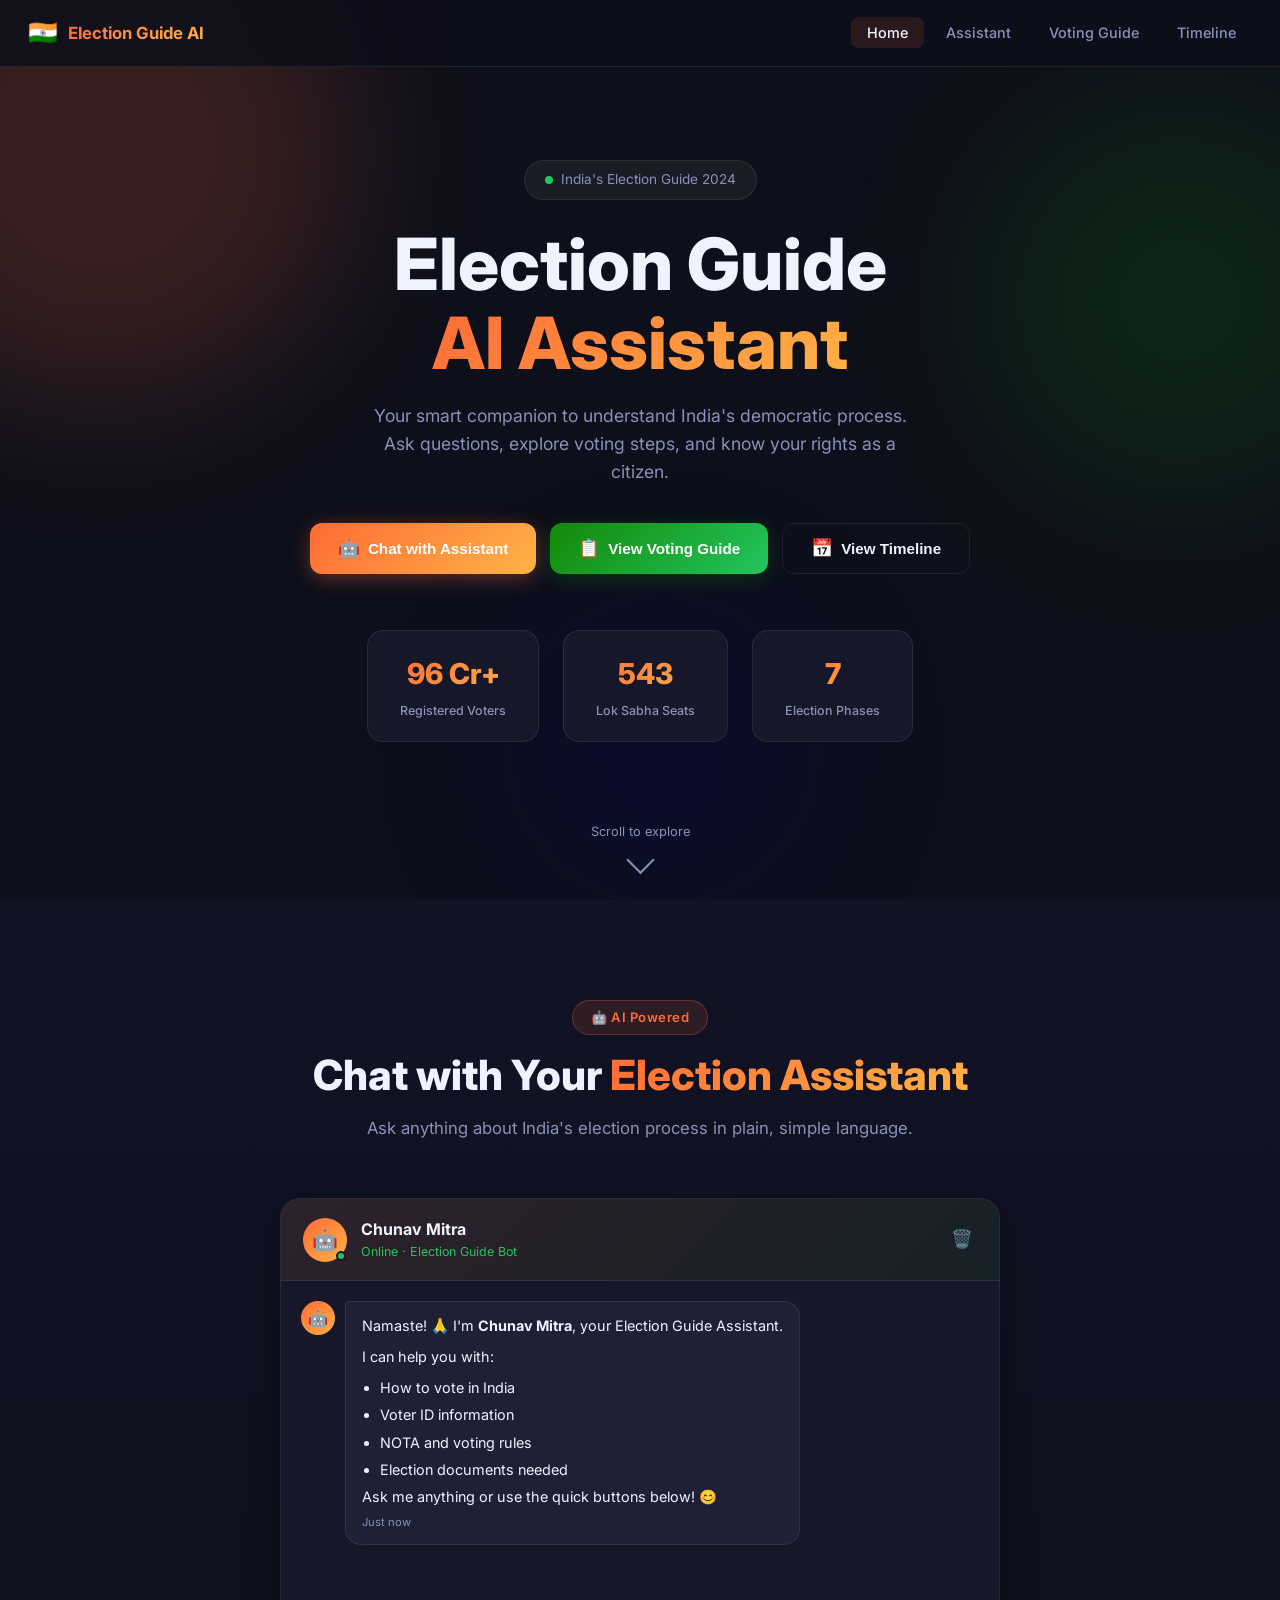
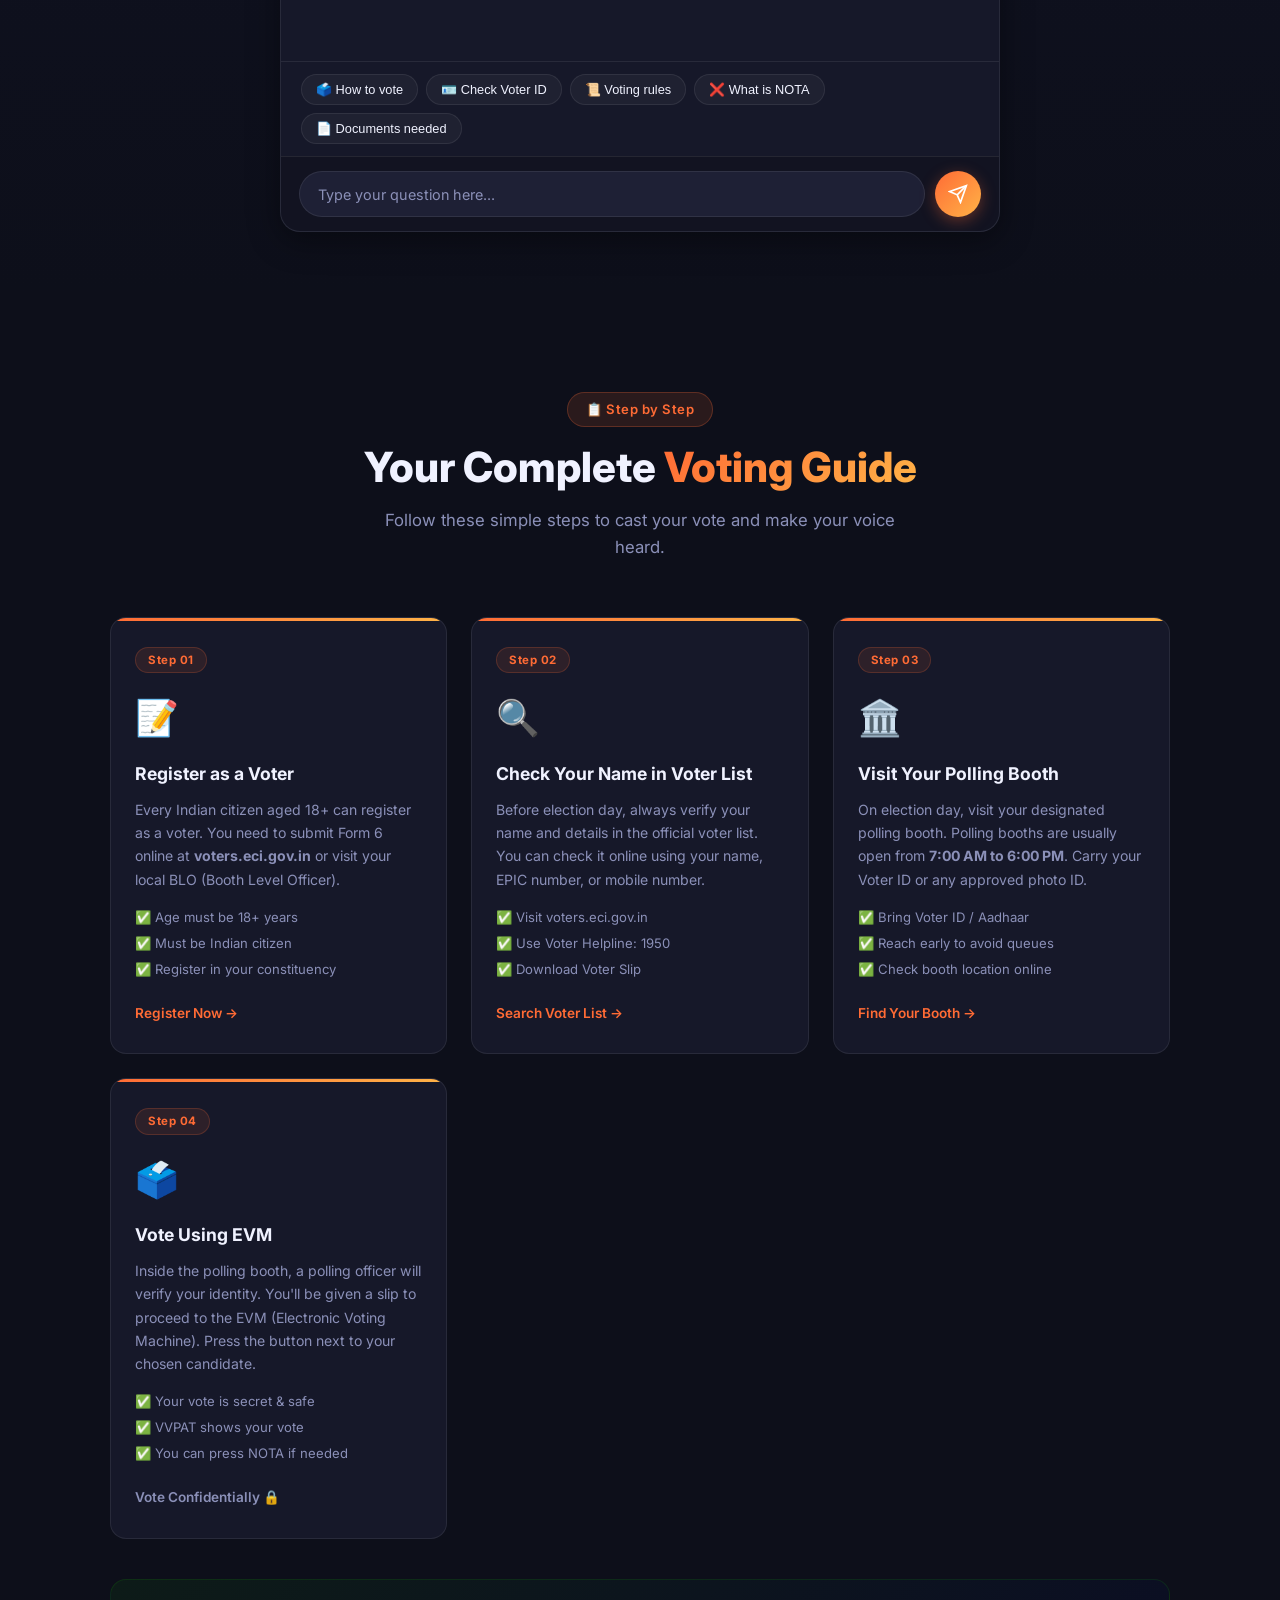
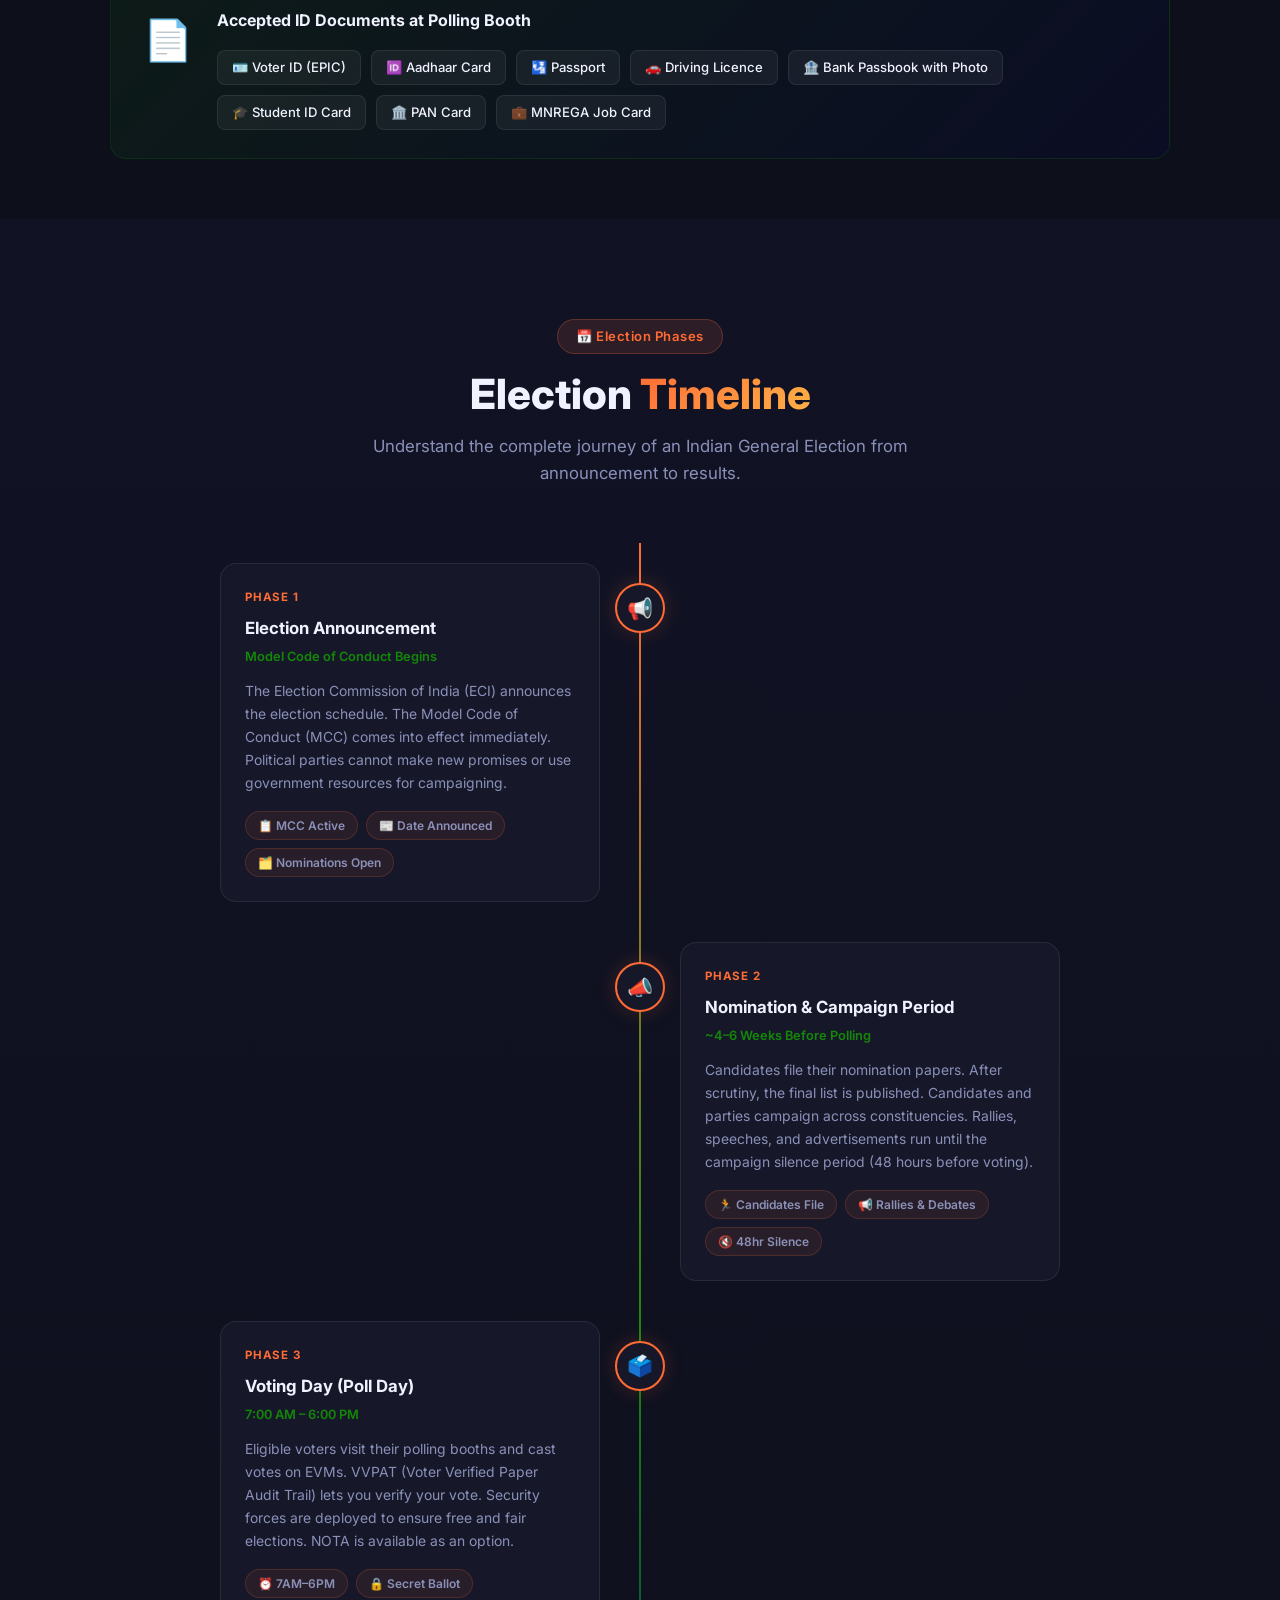
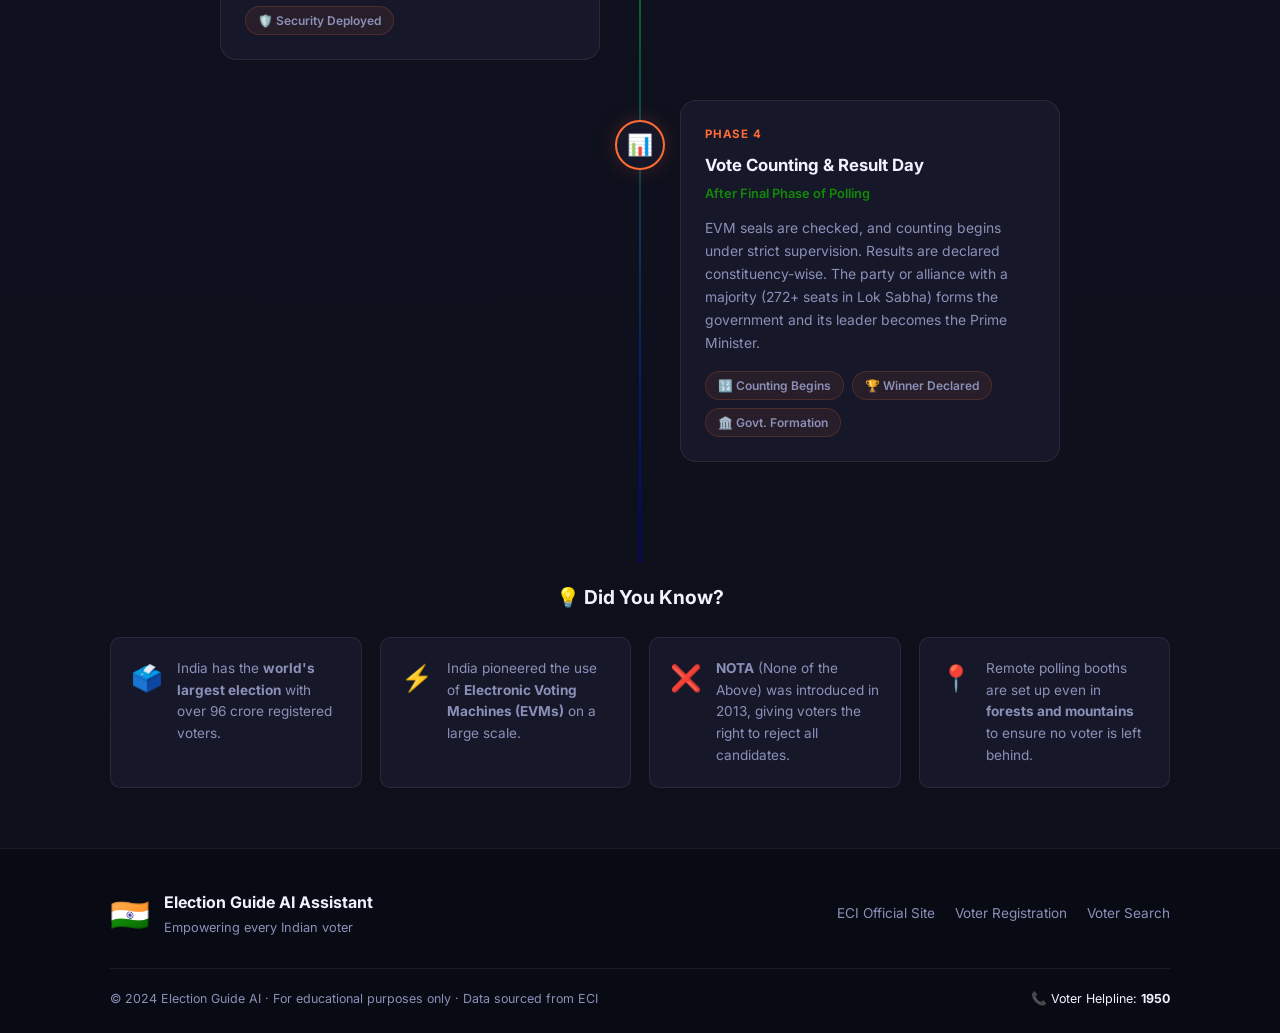
==== index.html @ 934a64d4 "Initial commit: Election Guide AI Assistant (India)" ====
<!DOCTYPE html>
<html lang="en">
<head>
  <meta charset="UTF-8" />
  <meta name="viewport" content="width=device-width, initial-scale=1.0" />
  <meta name="description" content="Election Guide AI Assistant – Learn about the Indian election process, voting steps, timelines, and more in a simple, beginner-friendly way." />
  <title>Election Guide AI Assistant (India)</title>
  <link rel="stylesheet" href="style.css" />
  <link href="https://fonts.googleapis.com/css2?family=Inter:wght@300;400;500;600;700;800&display=swap" rel="stylesheet" />
</head>
<body>

  <!-- ========== NAVBAR ========== -->
  <nav class="navbar" id="navbar">
    <div class="nav-brand">
      <span class="nav-flag">🇮🇳</span>
      <span class="nav-title">Election Guide AI</span>
    </div>
    <ul class="nav-links" id="navLinks">
      <li><a href="#home" class="nav-link active" onclick="scrollToSection('home')">Home</a></li>
      <li><a href="#assistant" class="nav-link" onclick="scrollToSection('assistant')">Assistant</a></li>
      <li><a href="#guide" class="nav-link" onclick="scrollToSection('guide')">Voting Guide</a></li>
      <li><a href="#timeline" class="nav-link" onclick="scrollToSection('timeline')">Timeline</a></li>
    </ul>
    <button class="hamburger" id="hamburger" onclick="toggleMenu()" aria-label="Toggle menu">
      <span></span><span></span><span></span>
    </button>
  </nav>

  <!-- ========== HOME SECTION ========== -->
  <section class="section" id="home">
    <div class="hero-bg">
      <div class="hero-blob blob-1"></div>
      <div class="hero-blob blob-2"></div>
      <div class="hero-blob blob-3"></div>
    </div>
    <div class="container hero-container">
      <div class="hero-badge">
        <span class="badge-dot"></span> India's Election Guide 2024
      </div>
      <h1 class="hero-title">
        Election Guide<br />
        <span class="gradient-text">AI Assistant</span>
      </h1>
      <p class="hero-subtitle">
        Your smart companion to understand India's democratic process.<br />
        Ask questions, explore voting steps, and know your rights as a citizen.
      </p>
      <div class="hero-buttons">
        <button class="btn btn-primary" onclick="scrollToSection('assistant')">
          <span class="btn-icon">🤖</span> Chat with Assistant
        </button>
        <button class="btn btn-secondary" onclick="scrollToSection('guide')">
          <span class="btn-icon">📋</span> View Voting Guide
        </button>
        <button class="btn btn-outline" onclick="scrollToSection('timeline')">
          <span class="btn-icon">📅</span> View Timeline
        </button>
      </div>
      <div class="hero-stats">
        <div class="stat-card">
          <div class="stat-number">96 Cr+</div>
          <div class="stat-label">Registered Voters</div>
        </div>
        <div class="stat-card">
          <div class="stat-number">543</div>
          <div class="stat-label">Lok Sabha Seats</div>
        </div>
        <div class="stat-card">
          <div class="stat-number">7</div>
          <div class="stat-label">Election Phases</div>
        </div>
      </div>
    </div>
    <div class="scroll-indicator" onclick="scrollToSection('assistant')">
      <span>Scroll to explore</span>
      <div class="scroll-arrow"></div>
    </div>
  </section>

  <!-- ========== AI ASSISTANT SECTION ========== -->
  <section class="section section-alt" id="assistant">
    <div class="container">
      <div class="section-header">
        <div class="section-badge">🤖 AI Powered</div>
        <h2 class="section-title">Chat with Your <span class="gradient-text">Election Assistant</span></h2>
        <p class="section-subtitle">Ask anything about India's election process in plain, simple language.</p>
      </div>

      <div class="chat-wrapper">
        <div class="chat-card">
          <!-- Chat Header -->
          <div class="chat-header">
            <div class="chat-avatar">
              <span>🤖</span>
              <div class="online-dot"></div>
            </div>
            <div class="chat-info">
              <div class="chat-name">Chunav Mitra</div>
              <div class="chat-status">Online · Election Guide Bot</div>
            </div>
            <button class="chat-clear-btn" onclick="clearChat()" title="Clear chat">🗑️</button>
          </div>

          <!-- Chat Messages -->
          <div class="chat-messages" id="chatMessages">
            <div class="message bot-message">
              <div class="message-avatar">🤖</div>
              <div class="message-bubble">
                <p>Namaste! 🙏 I'm <strong>Chunav Mitra</strong>, your Election Guide Assistant.</p>
                <p>I can help you with:</p>
                <ul>
                  <li>How to vote in India</li>
                  <li>Voter ID information</li>
                  <li>NOTA and voting rules</li>
                  <li>Election documents needed</li>
                </ul>
                <p>Ask me anything or use the quick buttons below! 😊</p>
                <div class="message-time">Just now</div>
              </div>
            </div>
          </div>

          <!-- Quick Buttons -->
          <div class="quick-buttons" id="quickButtons">
            <button class="quick-btn" onclick="sendQuickMessage('how to vote')">🗳️ How to vote</button>
            <button class="quick-btn" onclick="sendQuickMessage('check voter id')">🪪 Check Voter ID</button>
            <button class="quick-btn" onclick="sendQuickMessage('voting rules')">📜 Voting rules</button>
            <button class="quick-btn" onclick="sendQuickMessage('what is nota')">❌ What is NOTA</button>
            <button class="quick-btn" onclick="sendQuickMessage('documents required')">📄 Documents needed</button>
          </div>

          <!-- Chat Input -->
          <div class="chat-input-area">
            <input
              type="text"
              id="chatInput"
              class="chat-input"
              placeholder="Type your question here..."
              onkeypress="handleKeyPress(event)"
              autocomplete="off"
            />
            <button class="send-btn" id="sendBtn" onclick="sendMessage()">
              <svg width="20" height="20" viewBox="0 0 24 24" fill="none" stroke="currentColor" stroke-width="2">
                <line x1="22" y1="2" x2="11" y2="13"></line>
                <polygon points="22 2 15 22 11 13 2 9 22 2"></polygon>
              </svg>
            </button>
          </div>
        </div>
      </div>
    </div>
  </section>

  <!-- ========== VOTING GUIDE SECTION ========== -->
  <section class="section" id="guide">
    <div class="container">
      <div class="section-header">
        <div class="section-badge">📋 Step by Step</div>
        <h2 class="section-title">Your Complete <span class="gradient-text">Voting Guide</span></h2>
        <p class="section-subtitle">Follow these simple steps to cast your vote and make your voice heard.</p>
      </div>

      <div class="guide-grid">

        <div class="guide-card" data-step="1">
          <div class="guide-step-badge">Step 01</div>
          <div class="guide-icon">📝</div>
          <h3 class="guide-card-title">Register as a Voter</h3>
          <p class="guide-card-desc">Every Indian citizen aged 18+ can register as a voter. You need to submit Form 6 online at <strong>voters.eci.gov.in</strong> or visit your local BLO (Booth Level Officer).</p>
          <div class="guide-tips">
            <div class="tip-item">✅ Age must be 18+ years</div>
            <div class="tip-item">✅ Must be Indian citizen</div>
            <div class="tip-item">✅ Register in your constituency</div>
          </div>
          <a href="https://voters.eci.gov.in" target="_blank" rel="noopener" class="guide-link">Register Now →</a>
        </div>

        <div class="guide-card" data-step="2">
          <div class="guide-step-badge">Step 02</div>
          <div class="guide-icon">🔍</div>
          <h3 class="guide-card-title">Check Your Name in Voter List</h3>
          <p class="guide-card-desc">Before election day, always verify your name and details in the official voter list. You can check it online using your name, EPIC number, or mobile number.</p>
          <div class="guide-tips">
            <div class="tip-item">✅ Visit voters.eci.gov.in</div>
            <div class="tip-item">✅ Use Voter Helpline: 1950</div>
            <div class="tip-item">✅ Download Voter Slip</div>
          </div>
          <a href="https://electoralsearch.eci.gov.in" target="_blank" rel="noopener" class="guide-link">Search Voter List →</a>
        </div>

        <div class="guide-card" data-step="3">
          <div class="guide-step-badge">Step 03</div>
          <div class="guide-icon">🏛️</div>
          <h3 class="guide-card-title">Visit Your Polling Booth</h3>
          <p class="guide-card-desc">On election day, visit your designated polling booth. Polling booths are usually open from <strong>7:00 AM to 6:00 PM</strong>. Carry your Voter ID or any approved photo ID.</p>
          <div class="guide-tips">
            <div class="tip-item">✅ Bring Voter ID / Aadhaar</div>
            <div class="tip-item">✅ Reach early to avoid queues</div>
            <div class="tip-item">✅ Check booth location online</div>
          </div>
          <a href="https://voters.eci.gov.in" target="_blank" rel="noopener" class="guide-link">Find Your Booth →</a>
        </div>

        <div class="guide-card" data-step="4">
          <div class="guide-step-badge">Step 04</div>
          <div class="guide-icon">🗳️</div>
          <h3 class="guide-card-title">Vote Using EVM</h3>
          <p class="guide-card-desc">Inside the polling booth, a polling officer will verify your identity. You'll be given a slip to proceed to the EVM (Electronic Voting Machine). Press the button next to your chosen candidate.</p>
          <div class="guide-tips">
            <div class="tip-item">✅ Your vote is secret & safe</div>
            <div class="tip-item">✅ VVPAT shows your vote</div>
            <div class="tip-item">✅ You can press NOTA if needed</div>
          </div>
          <div class="guide-link guide-link-disabled">Vote Confidentially 🔒</div>
        </div>

      </div>

      <!-- Documents Banner -->
      <div class="docs-banner">
        <div class="docs-banner-icon">📄</div>
        <div class="docs-banner-content">
          <h3>Accepted ID Documents at Polling Booth</h3>
          <div class="docs-grid">
            <div class="doc-item">🪪 Voter ID (EPIC)</div>
            <div class="doc-item">🆔 Aadhaar Card</div>
            <div class="doc-item">🛂 Passport</div>
            <div class="doc-item">🚗 Driving Licence</div>
            <div class="doc-item">🏦 Bank Passbook with Photo</div>
            <div class="doc-item">🎓 Student ID Card</div>
            <div class="doc-item">🏛️ PAN Card</div>
            <div class="doc-item">💼 MNREGA Job Card</div>
          </div>
        </div>
      </div>

    </div>
  </section>

  <!-- ========== TIMELINE SECTION ========== -->
  <section class="section section-alt" id="timeline">
    <div class="container">
      <div class="section-header">
        <div class="section-badge">📅 Election Phases</div>
        <h2 class="section-title">Election <span class="gradient-text">Timeline</span></h2>
        <p class="section-subtitle">Understand the complete journey of an Indian General Election from announcement to results.</p>
      </div>

      <div class="timeline">

        <div class="timeline-item" data-phase="1">
          <div class="timeline-dot">
            <span>📢</span>
          </div>
          <div class="timeline-card">
            <div class="timeline-phase">Phase 1</div>
            <h3 class="timeline-title">Election Announcement</h3>
            <div class="timeline-date">Model Code of Conduct Begins</div>
            <p class="timeline-desc">The Election Commission of India (ECI) announces the election schedule. The Model Code of Conduct (MCC) comes into effect immediately. Political parties cannot make new promises or use government resources for campaigning.</p>
            <div class="timeline-highlights">
              <span class="highlight-tag">📋 MCC Active</span>
              <span class="highlight-tag">📰 Date Announced</span>
              <span class="highlight-tag">🗂️ Nominations Open</span>
            </div>
          </div>
        </div>

        <div class="timeline-item right" data-phase="2">
          <div class="timeline-dot">
            <span>📣</span>
          </div>
          <div class="timeline-card">
            <div class="timeline-phase">Phase 2</div>
            <h3 class="timeline-title">Nomination & Campaign Period</h3>
            <div class="timeline-date">~4–6 Weeks Before Polling</div>
            <p class="timeline-desc">Candidates file their nomination papers. After scrutiny, the final list is published. Candidates and parties campaign across constituencies. Rallies, speeches, and advertisements run until the campaign silence period (48 hours before voting).</p>
            <div class="timeline-highlights">
              <span class="highlight-tag">🏃 Candidates File</span>
              <span class="highlight-tag">📢 Rallies & Debates</span>
              <span class="highlight-tag">🔇 48hr Silence</span>
            </div>
          </div>
        </div>

        <div class="timeline-item" data-phase="3">
          <div class="timeline-dot">
            <span>🗳️</span>
          </div>
          <div class="timeline-card">
            <div class="timeline-phase">Phase 3</div>
            <h3 class="timeline-title">Voting Day (Poll Day)</h3>
            <div class="timeline-date">7:00 AM – 6:00 PM</div>
            <p class="timeline-desc">Eligible voters visit their polling booths and cast votes on EVMs. VVPAT (Voter Verified Paper Audit Trail) lets you verify your vote. Security forces are deployed to ensure free and fair elections. NOTA is available as an option.</p>
            <div class="timeline-highlights">
              <span class="highlight-tag">⏰ 7AM–6PM</span>
              <span class="highlight-tag">🔒 Secret Ballot</span>
              <span class="highlight-tag">🛡️ Security Deployed</span>
            </div>
          </div>
        </div>

        <div class="timeline-item right" data-phase="4">
          <div class="timeline-dot">
            <span>📊</span>
          </div>
          <div class="timeline-card">
            <div class="timeline-phase">Phase 4</div>
            <h3 class="timeline-title">Vote Counting & Result Day</h3>
            <div class="timeline-date">After Final Phase of Polling</div>
            <p class="timeline-desc">EVM seals are checked, and counting begins under strict supervision. Results are declared constituency-wise. The party or alliance with a majority (272+ seats in Lok Sabha) forms the government and its leader becomes the Prime Minister.</p>
            <div class="timeline-highlights">
              <span class="highlight-tag">🔢 Counting Begins</span>
              <span class="highlight-tag">🏆 Winner Declared</span>
              <span class="highlight-tag">🏛️ Govt. Formation</span>
            </div>
          </div>
        </div>

      </div>

      <!-- Fun Facts -->
      <div class="facts-section">
        <h3 class="facts-title">💡 Did You Know?</h3>
        <div class="facts-grid">
          <div class="fact-card">
            <div class="fact-icon">🗳️</div>
            <p>India has the <strong>world's largest election</strong> with over 96 crore registered voters.</p>
          </div>
          <div class="fact-card">
            <div class="fact-icon">⚡</div>
            <p>India pioneered the use of <strong>Electronic Voting Machines (EVMs)</strong> on a large scale.</p>
          </div>
          <div class="fact-card">
            <div class="fact-icon">❌</div>
            <p><strong>NOTA</strong> (None of the Above) was introduced in 2013, giving voters the right to reject all candidates.</p>
          </div>
          <div class="fact-card">
            <div class="fact-icon">📍</div>
            <p>Remote polling booths are set up even in <strong>forests and mountains</strong> to ensure no voter is left behind.</p>
          </div>
        </div>
      </div>

    </div>
  </section>

  <!-- ========== FOOTER ========== -->
  <footer class="footer">
    <div class="container">
      <div class="footer-content">
        <div class="footer-brand">
          <span class="footer-flag">🇮🇳</span>
          <div>
            <div class="footer-name">Election Guide AI Assistant</div>
            <div class="footer-tagline">Empowering every Indian voter</div>
          </div>
        </div>
        <div class="footer-links">
          <a href="https://eci.gov.in" target="_blank" rel="noopener">ECI Official Site</a>
          <a href="https://voters.eci.gov.in" target="_blank" rel="noopener">Voter Registration</a>
          <a href="https://electoralsearch.eci.gov.in" target="_blank" rel="noopener">Voter Search</a>
        </div>
      </div>
      <div class="footer-bottom">
        <p>© 2024 Election Guide AI · For educational purposes only · Data sourced from ECI</p>
        <p class="footer-helpline">📞 Voter Helpline: <strong>1950</strong></p>
      </div>
    </div>
  </footer>

  <!-- Back to Top -->
  <button class="back-to-top" id="backToTop" onclick="scrollToSection('home')" title="Back to top">↑</button>

  <script src="script.js"></script>
</body>
</html>
---- style.css ----
/* ========== RESET & BASE ========== */
*, *::before, *::after { box-sizing: border-box; margin: 0; padding: 0; }

:root {
  --primary: #FF6B35;
  --primary-dark: #e85a24;
  --secondary: #138808;
  --accent: #000080;
  --bg: #0d0f1a;
  --bg-card: #161829;
  --bg-card2: #1e2035;
  --border: rgba(255,255,255,0.08);
  --text: #f0f2ff;
  --text-muted: #8b90b8;
  --gradient: linear-gradient(135deg, #FF6B35, #FFB347);
  --gradient-green: linear-gradient(135deg, #138808, #22c55e);
  --gradient-blue: linear-gradient(135deg, #000080, #4f46e5);
  --shadow: 0 8px 32px rgba(0,0,0,0.4);
  --radius: 16px;
  --radius-sm: 10px;
  --transition: all 0.3s cubic-bezier(0.4,0,0.2,1);
}

html { scroll-behavior: smooth; }

body {
  font-family: 'Inter', -apple-system, BlinkMacSystemFont, sans-serif;
  background: var(--bg);
  color: var(--text);
  line-height: 1.6;
  overflow-x: hidden;
}

.container { max-width: 1100px; margin: 0 auto; padding: 0 20px; }

/* ========== SCROLLBAR ========== */
::-webkit-scrollbar { width: 6px; }
::-webkit-scrollbar-track { background: var(--bg); }
::-webkit-scrollbar-thumb { background: var(--primary); border-radius: 3px; }

/* ========== NAVBAR ========== */
.navbar {
  position: fixed; top: 0; left: 0; right: 0; z-index: 1000;
  display: flex; align-items: center; justify-content: space-between;
  padding: 14px 28px;
  background: rgba(13,15,26,0.85);
  backdrop-filter: blur(20px);
  border-bottom: 1px solid var(--border);
  transition: var(--transition);
}
.navbar.scrolled { padding: 10px 28px; background: rgba(13,15,26,0.97); }

.nav-brand { display: flex; align-items: center; gap: 10px; text-decoration: none; }
.nav-flag { font-size: 1.5rem; }
.nav-title { font-weight: 700; font-size: 1.05rem; background: var(--gradient); -webkit-background-clip: text; -webkit-text-fill-color: transparent; background-clip: text; }

.nav-links { display: flex; gap: 6px; list-style: none; }
.nav-link {
  color: var(--text-muted); text-decoration: none; padding: 7px 16px;
  border-radius: 8px; font-size: 0.9rem; font-weight: 500;
  transition: var(--transition);
}
.nav-link:hover, .nav-link.active { color: var(--text); background: rgba(255,107,53,0.12); }

.hamburger { display: none; flex-direction: column; gap: 5px; background: none; border: none; cursor: pointer; padding: 4px; }
.hamburger span { display: block; width: 24px; height: 2px; background: var(--text); border-radius: 2px; transition: var(--transition); }

/* ========== SECTIONS ========== */
.section { min-height: 100vh; padding: 100px 0 60px; position: relative; overflow: hidden; }
.section-alt { background: linear-gradient(180deg, #111325 0%, #0d0f1a 100%); }

.section-header { text-align: center; margin-bottom: 56px; }
.section-badge {
  display: inline-block; padding: 6px 18px; border-radius: 50px;
  background: rgba(255,107,53,0.12); border: 1px solid rgba(255,107,53,0.25);
  color: var(--primary); font-size: 0.82rem; font-weight: 600;
  letter-spacing: 0.5px; margin-bottom: 16px;
}
.section-title { font-size: clamp(1.8rem, 4vw, 2.6rem); font-weight: 800; margin-bottom: 14px; line-height: 1.2; }
.section-subtitle { color: var(--text-muted); font-size: 1.05rem; max-width: 560px; margin: 0 auto; }

.gradient-text { background: var(--gradient); -webkit-background-clip: text; -webkit-text-fill-color: transparent; background-clip: text; }

/* ========== HERO ========== */
.hero-bg { position: absolute; inset: 0; overflow: hidden; pointer-events: none; }
.hero-blob {
  position: absolute; border-radius: 50%; filter: blur(80px); opacity: 0.18;
  animation: float 8s ease-in-out infinite;
}
.blob-1 { width: 500px; height: 500px; background: #FF6B35; top: -100px; left: -150px; animation-delay: 0s; }
.blob-2 { width: 400px; height: 400px; background: #138808; top: 100px; right: -100px; animation-delay: 3s; }
.blob-3 { width: 300px; height: 300px; background: #000080; bottom: 0; left: 40%; animation-delay: 5s; }

@keyframes float {
  0%, 100% { transform: translateY(0) scale(1); }
  50% { transform: translateY(-30px) scale(1.05); }
}

.hero-container { position: relative; z-index: 1; text-align: center; padding-top: 60px; }

.hero-badge {
  display: inline-flex; align-items: center; gap: 8px; padding: 8px 20px;
  border-radius: 50px; background: rgba(255,255,255,0.05);
  border: 1px solid var(--border); font-size: 0.85rem; color: var(--text-muted);
  margin-bottom: 24px;
}
.badge-dot { width: 8px; height: 8px; background: #22c55e; border-radius: 50%; animation: pulse 2s infinite; }
@keyframes pulse { 0%,100%{opacity:1;transform:scale(1)} 50%{opacity:0.6;transform:scale(1.3)} }

.hero-title {
  font-size: clamp(2.5rem, 7vw, 4.5rem);
  font-weight: 800; line-height: 1.1;
  margin-bottom: 20px;
}
.hero-subtitle { font-size: 1.1rem; color: var(--text-muted); max-width: 540px; margin: 0 auto 36px; }

.hero-buttons { display: flex; gap: 14px; justify-content: center; flex-wrap: wrap; margin-bottom: 56px; }

.btn {
  display: inline-flex; align-items: center; gap: 8px;
  padding: 14px 28px; border-radius: 12px;
  font-size: 0.95rem; font-weight: 600; cursor: pointer;
  border: none; transition: var(--transition); text-decoration: none;
}
.btn-icon { font-size: 1.1rem; }
.btn-primary { background: var(--gradient); color: #fff; box-shadow: 0 4px 20px rgba(255,107,53,0.35); }
.btn-primary:hover { transform: translateY(-2px); box-shadow: 0 8px 28px rgba(255,107,53,0.5); }
.btn-secondary { background: var(--gradient-green); color: #fff; box-shadow: 0 4px 20px rgba(19,136,8,0.3); }
.btn-secondary:hover { transform: translateY(-2px); box-shadow: 0 8px 28px rgba(19,136,8,0.45); }
.btn-outline {
  background: transparent; color: var(--text);
  border: 1.5px solid var(--border);
}
.btn-outline:hover { background: rgba(255,255,255,0.06); transform: translateY(-2px); }

.hero-stats { display: flex; gap: 24px; justify-content: center; flex-wrap: wrap; }
.stat-card {
  padding: 20px 32px; background: var(--bg-card);
  border: 1px solid var(--border); border-radius: var(--radius);
  text-align: center; min-width: 130px;
  transition: var(--transition);
}
.stat-card:hover { transform: translateY(-4px); border-color: rgba(255,107,53,0.3); }
.stat-number { font-size: 1.8rem; font-weight: 800; background: var(--gradient); -webkit-background-clip: text; -webkit-text-fill-color: transparent; background-clip: text; }
.stat-label { font-size: 0.78rem; color: var(--text-muted); margin-top: 4px; font-weight: 500; }

.scroll-indicator {
  position: absolute; bottom: 30px; left: 50%; transform: translateX(-50%);
  display: flex; flex-direction: column; align-items: center;
  gap: 8px; color: var(--text-muted); font-size: 0.8rem;
  cursor: pointer; animation: bounce 2s infinite;
}
.scroll-arrow {
  width: 20px; height: 20px; border-right: 2px solid var(--text-muted);
  border-bottom: 2px solid var(--text-muted); transform: rotate(45deg);
}
@keyframes bounce { 0%,100%{transform:translateX(-50%) translateY(0)} 50%{transform:translateX(-50%) translateY(8px)} }

/* ========== CHAT ========== */
.chat-wrapper { display: flex; justify-content: center; }
.chat-card {
  width: 100%; max-width: 720px;
  background: var(--bg-card); border: 1px solid var(--border);
  border-radius: 20px; overflow: hidden; box-shadow: var(--shadow);
}

.chat-header {
  display: flex; align-items: center; gap: 14px;
  padding: 18px 22px;
  background: linear-gradient(135deg, rgba(255,107,53,0.1), rgba(19,136,8,0.08));
  border-bottom: 1px solid var(--border);
}
.chat-avatar {
  position: relative; width: 44px; height: 44px;
  background: var(--gradient); border-radius: 50%;
  display: flex; align-items: center; justify-content: center; font-size: 1.3rem;
}
.online-dot {
  position: absolute; bottom: 1px; right: 1px;
  width: 10px; height: 10px; background: #22c55e;
  border-radius: 50%; border: 2px solid var(--bg-card);
}
.chat-info { flex: 1; }
.chat-name { font-weight: 700; font-size: 1rem; }
.chat-status { font-size: 0.78rem; color: #22c55e; }
.chat-clear-btn { background: none; border: none; font-size: 1.1rem; cursor: pointer; padding: 4px; opacity: 0.6; transition: var(--transition); }
.chat-clear-btn:hover { opacity: 1; transform: scale(1.1); }

.chat-messages {
  height: 380px; overflow-y: auto; padding: 20px;
  display: flex; flex-direction: column; gap: 16px;
}

.message { display: flex; gap: 10px; animation: fadeInUp 0.3s ease; }
@keyframes fadeInUp { from{opacity:0;transform:translateY(10px)} to{opacity:1;transform:translateY(0)} }

.message-avatar {
  width: 34px; height: 34px; border-radius: 50%; flex-shrink: 0;
  display: flex; align-items: center; justify-content: center;
  font-size: 1rem;
}
.bot-message .message-avatar { background: var(--gradient); }
.user-message { flex-direction: row-reverse; }
.user-message .message-avatar { background: var(--gradient-blue); }

.message-bubble {
  max-width: 78%; padding: 12px 16px; border-radius: 16px;
  font-size: 0.9rem; line-height: 1.6;
}
.bot-message .message-bubble {
  background: var(--bg-card2); border: 1px solid var(--border);
  border-top-left-radius: 4px;
}
.user-message .message-bubble {
  background: linear-gradient(135deg, rgba(255,107,53,0.2), rgba(19,136,8,0.15));
  border: 1px solid rgba(255,107,53,0.2); border-top-right-radius: 4px;
}
.message-bubble ul { padding-left: 18px; margin-top: 8px; }
.message-bubble li { margin-bottom: 4px; }
.message-bubble p + p { margin-top: 8px; }
.message-time { font-size: 0.7rem; color: var(--text-muted); margin-top: 6px; }

.typing-indicator { display: flex; gap: 5px; align-items: center; padding: 4px 0; }
.typing-dot { width: 7px; height: 7px; background: var(--text-muted); border-radius: 50%; animation: typing 1.2s infinite; }
.typing-dot:nth-child(2) { animation-delay: 0.2s; }
.typing-dot:nth-child(3) { animation-delay: 0.4s; }
@keyframes typing { 0%,60%,100%{transform:translateY(0);opacity:0.5} 30%{transform:translateY(-6px);opacity:1} }

.quick-buttons {
  display: flex; flex-wrap: wrap; gap: 8px;
  padding: 12px 20px; border-top: 1px solid var(--border);
}
.quick-btn {
  padding: 7px 14px; border-radius: 50px; font-size: 0.8rem; font-weight: 500;
  background: rgba(255,255,255,0.04); border: 1px solid var(--border);
  color: var(--text); cursor: pointer; transition: var(--transition);
}
.quick-btn:hover { background: rgba(255,107,53,0.12); border-color: rgba(255,107,53,0.3); color: var(--primary); transform: translateY(-1px); }

.chat-input-area {
  display: flex; gap: 10px; padding: 14px 18px;
  border-top: 1px solid var(--border);
  background: rgba(0,0,0,0.2);
}
.chat-input {
  flex: 1; padding: 12px 18px; border-radius: 50px;
  background: var(--bg-card2); border: 1px solid var(--border);
  color: var(--text); font-size: 0.9rem; font-family: inherit;
  outline: none; transition: var(--transition);
}
.chat-input::placeholder { color: var(--text-muted); }
.chat-input:focus { border-color: rgba(255,107,53,0.4); box-shadow: 0 0 0 3px rgba(255,107,53,0.08); }

.send-btn {
  width: 46px; height: 46px; border-radius: 50%;
  background: var(--gradient); border: none; cursor: pointer;
  color: #fff; display: flex; align-items: center; justify-content: center;
  flex-shrink: 0; transition: var(--transition);
  box-shadow: 0 4px 15px rgba(255,107,53,0.35);
}
.send-btn:hover { transform: scale(1.08); box-shadow: 0 6px 22px rgba(255,107,53,0.5); }
.send-btn:disabled { opacity: 0.5; cursor: not-allowed; transform: none; }

/* ========== VOTING GUIDE ========== */
.guide-grid {
  display: grid; grid-template-columns: repeat(auto-fit, minmax(260px, 1fr));
  gap: 24px; margin-bottom: 40px;
}
.guide-card {
  background: var(--bg-card); border: 1px solid var(--border);
  border-radius: var(--radius); padding: 28px 24px;
  position: relative; transition: var(--transition);
  overflow: hidden;
}
.guide-card::before {
  content: ''; position: absolute; top: 0; left: 0; right: 0; height: 3px;
  background: var(--gradient);
}
.guide-card:hover { transform: translateY(-6px); border-color: rgba(255,107,53,0.25); box-shadow: 0 20px 40px rgba(0,0,0,0.3); }

.guide-step-badge {
  display: inline-block; padding: 3px 12px; border-radius: 50px;
  background: rgba(255,107,53,0.1); border: 1px solid rgba(255,107,53,0.2);
  color: var(--primary); font-size: 0.72rem; font-weight: 700;
  letter-spacing: 0.5px; margin-bottom: 16px;
}
.guide-icon { font-size: 2.2rem; margin-bottom: 14px; }
.guide-card-title { font-size: 1.1rem; font-weight: 700; margin-bottom: 10px; }
.guide-card-desc { font-size: 0.88rem; color: var(--text-muted); line-height: 1.65; margin-bottom: 16px; }

.guide-tips { display: flex; flex-direction: column; gap: 5px; margin-bottom: 20px; }
.tip-item { font-size: 0.82rem; color: var(--text-muted); }

.guide-link {
  display: inline-block; color: var(--primary); font-size: 0.85rem;
  font-weight: 600; text-decoration: none;
  transition: var(--transition);
}
.guide-link:hover { color: #ffb347; letter-spacing: 0.3px; }
.guide-link-disabled { color: var(--text-muted); cursor: default; }

.docs-banner {
  display: flex; gap: 24px; align-items: flex-start;
  background: linear-gradient(135deg, rgba(19,136,8,0.1), rgba(0,0,128,0.1));
  border: 1px solid rgba(19,136,8,0.2); border-radius: var(--radius);
  padding: 28px 32px;
}
.docs-banner-icon { font-size: 2.5rem; flex-shrink: 0; }
.docs-banner-content h3 { font-size: 1rem; font-weight: 700; margin-bottom: 16px; }
.docs-grid { display: flex; flex-wrap: wrap; gap: 10px; }
.doc-item {
  padding: 6px 14px; border-radius: 8px; font-size: 0.82rem; font-weight: 500;
  background: rgba(255,255,255,0.05); border: 1px solid var(--border);
  transition: var(--transition);
}
.doc-item:hover { background: rgba(19,136,8,0.12); border-color: rgba(19,136,8,0.3); }

/* ========== TIMELINE ========== */
.timeline { position: relative; padding: 20px 0 60px; }
.timeline::before {
  content: ''; position: absolute; left: 50%; top: 0; bottom: 0;
  width: 2px; background: linear-gradient(180deg, var(--primary), var(--secondary), var(--accent));
  transform: translateX(-50%);
}

.timeline-item {
  display: flex; justify-content: flex-end;
  padding-right: calc(50% + 40px); margin-bottom: 40px;
  position: relative;
  animation: fadeInLeft 0.5s ease both;
}
.timeline-item.right {
  justify-content: flex-start;
  padding-right: 0; padding-left: calc(50% + 40px);
  animation-name: fadeInRight;
}
@keyframes fadeInLeft { from{opacity:0;transform:translateX(-30px)} to{opacity:1;transform:translateX(0)} }
@keyframes fadeInRight { from{opacity:0;transform:translateX(30px)} to{opacity:1;transform:translateX(0)} }

.timeline-dot {
  position: absolute; left: 50%; top: 20px;
  width: 50px; height: 50px; border-radius: 50%;
  background: var(--bg-card); border: 2px solid var(--primary);
  display: flex; align-items: center; justify-content: center;
  font-size: 1.3rem; transform: translateX(-50%);
  z-index: 2; box-shadow: 0 0 20px rgba(255,107,53,0.2);
  transition: var(--transition);
}
.timeline-item:hover .timeline-dot { transform: translateX(-50%) scale(1.15); box-shadow: 0 0 30px rgba(255,107,53,0.4); }

.timeline-card {
  background: var(--bg-card); border: 1px solid var(--border);
  border-radius: var(--radius); padding: 24px;
  max-width: 380px; width: 100%;
  transition: var(--transition);
}
.timeline-card:hover { border-color: rgba(255,107,53,0.25); transform: translateY(-4px); }

.timeline-phase {
  font-size: 0.72rem; font-weight: 700; color: var(--primary);
  letter-spacing: 0.8px; text-transform: uppercase; margin-bottom: 8px;
}
.timeline-title { font-size: 1.05rem; font-weight: 700; margin-bottom: 6px; }
.timeline-date { font-size: 0.8rem; color: var(--secondary); font-weight: 600; margin-bottom: 12px; }
.timeline-desc { font-size: 0.87rem; color: var(--text-muted); line-height: 1.65; margin-bottom: 16px; }

.timeline-highlights { display: flex; flex-wrap: wrap; gap: 8px; }
.highlight-tag {
  padding: 4px 12px; border-radius: 50px; font-size: 0.75rem; font-weight: 600;
  background: rgba(255,107,53,0.08); border: 1px solid rgba(255,107,53,0.18);
  color: var(--text-muted);
}

/* ========== FACTS SECTION ========== */
.facts-section { margin-top: 20px; }
.facts-title { text-align: center; font-size: 1.2rem; font-weight: 700; margin-bottom: 24px; }
.facts-grid { display: grid; grid-template-columns: repeat(auto-fit, minmax(220px, 1fr)); gap: 18px; }
.fact-card {
  background: var(--bg-card); border: 1px solid var(--border);
  border-radius: var(--radius-sm); padding: 20px;
  display: flex; gap: 14px; align-items: flex-start;
  transition: var(--transition);
}
.fact-card:hover { transform: translateY(-3px); border-color: rgba(255,107,53,0.2); }
.fact-icon { font-size: 1.6rem; flex-shrink: 0; }
.fact-card p { font-size: 0.85rem; color: var(--text-muted); line-height: 1.6; }

/* ========== FOOTER ========== */
.footer {
  background: #080a14; border-top: 1px solid var(--border);
  padding: 40px 0 24px;
}
.footer-content { display: flex; justify-content: space-between; align-items: center; flex-wrap: wrap; gap: 20px; margin-bottom: 28px; }
.footer-brand { display: flex; align-items: center; gap: 14px; }
.footer-flag { font-size: 2rem; }
.footer-name { font-weight: 700; font-size: 1rem; }
.footer-tagline { font-size: 0.8rem; color: var(--text-muted); margin-top: 2px; }
.footer-links { display: flex; gap: 20px; flex-wrap: wrap; }
.footer-links a { color: var(--text-muted); font-size: 0.85rem; text-decoration: none; transition: var(--transition); }
.footer-links a:hover { color: var(--primary); }
.footer-bottom { border-top: 1px solid var(--border); padding-top: 20px; display: flex; justify-content: space-between; align-items: center; flex-wrap: wrap; gap: 10px; }
.footer-bottom p { font-size: 0.78rem; color: var(--text-muted); }
.footer-helpline { color: var(--text) !important; }

/* ========== BACK TO TOP ========== */
.back-to-top {
  position: fixed; bottom: 28px; right: 28px; z-index: 900;
  width: 44px; height: 44px; border-radius: 50%;
  background: var(--gradient); border: none; color: #fff;
  font-size: 1.1rem; cursor: pointer;
  box-shadow: 0 4px 16px rgba(255,107,53,0.4);
  opacity: 0; pointer-events: none;
  transition: var(--transition);
}
.back-to-top.visible { opacity: 1; pointer-events: auto; }
.back-to-top:hover { transform: translateY(-3px); }

/* ========== RESPONSIVE ========== */
@media (max-width: 768px) {
  .nav-links { display: none; flex-direction: column; position: absolute; top: 100%; left: 0; right: 0; background: rgba(13,15,26,0.98); padding: 20px; gap: 4px; border-bottom: 1px solid var(--border); }
  .nav-links.open { display: flex; }
  .hamburger { display: flex; }

  .hero-title { font-size: 2.4rem; }
  .hero-buttons { flex-direction: column; align-items: center; }
  .btn { width: 100%; max-width: 280px; justify-content: center; }

  .timeline::before { left: 20px; }
  .timeline-item { padding-right: 0; padding-left: 70px; justify-content: flex-start; }
  .timeline-item.right { padding-left: 70px; }
  .timeline-dot { left: 20px; }
  .timeline-card { max-width: 100%; }

  .docs-banner { flex-direction: column; }
  .footer-content { flex-direction: column; align-items: flex-start; }
  .footer-bottom { flex-direction: column; align-items: flex-start; }
}

@media (max-width: 480px) {
  .hero-stats { flex-direction: column; align-items: center; }
  .stat-card { width: 100%; max-width: 200px; }
  .chat-messages { height: 300px; }
  .section { padding: 80px 0 50px; }
}
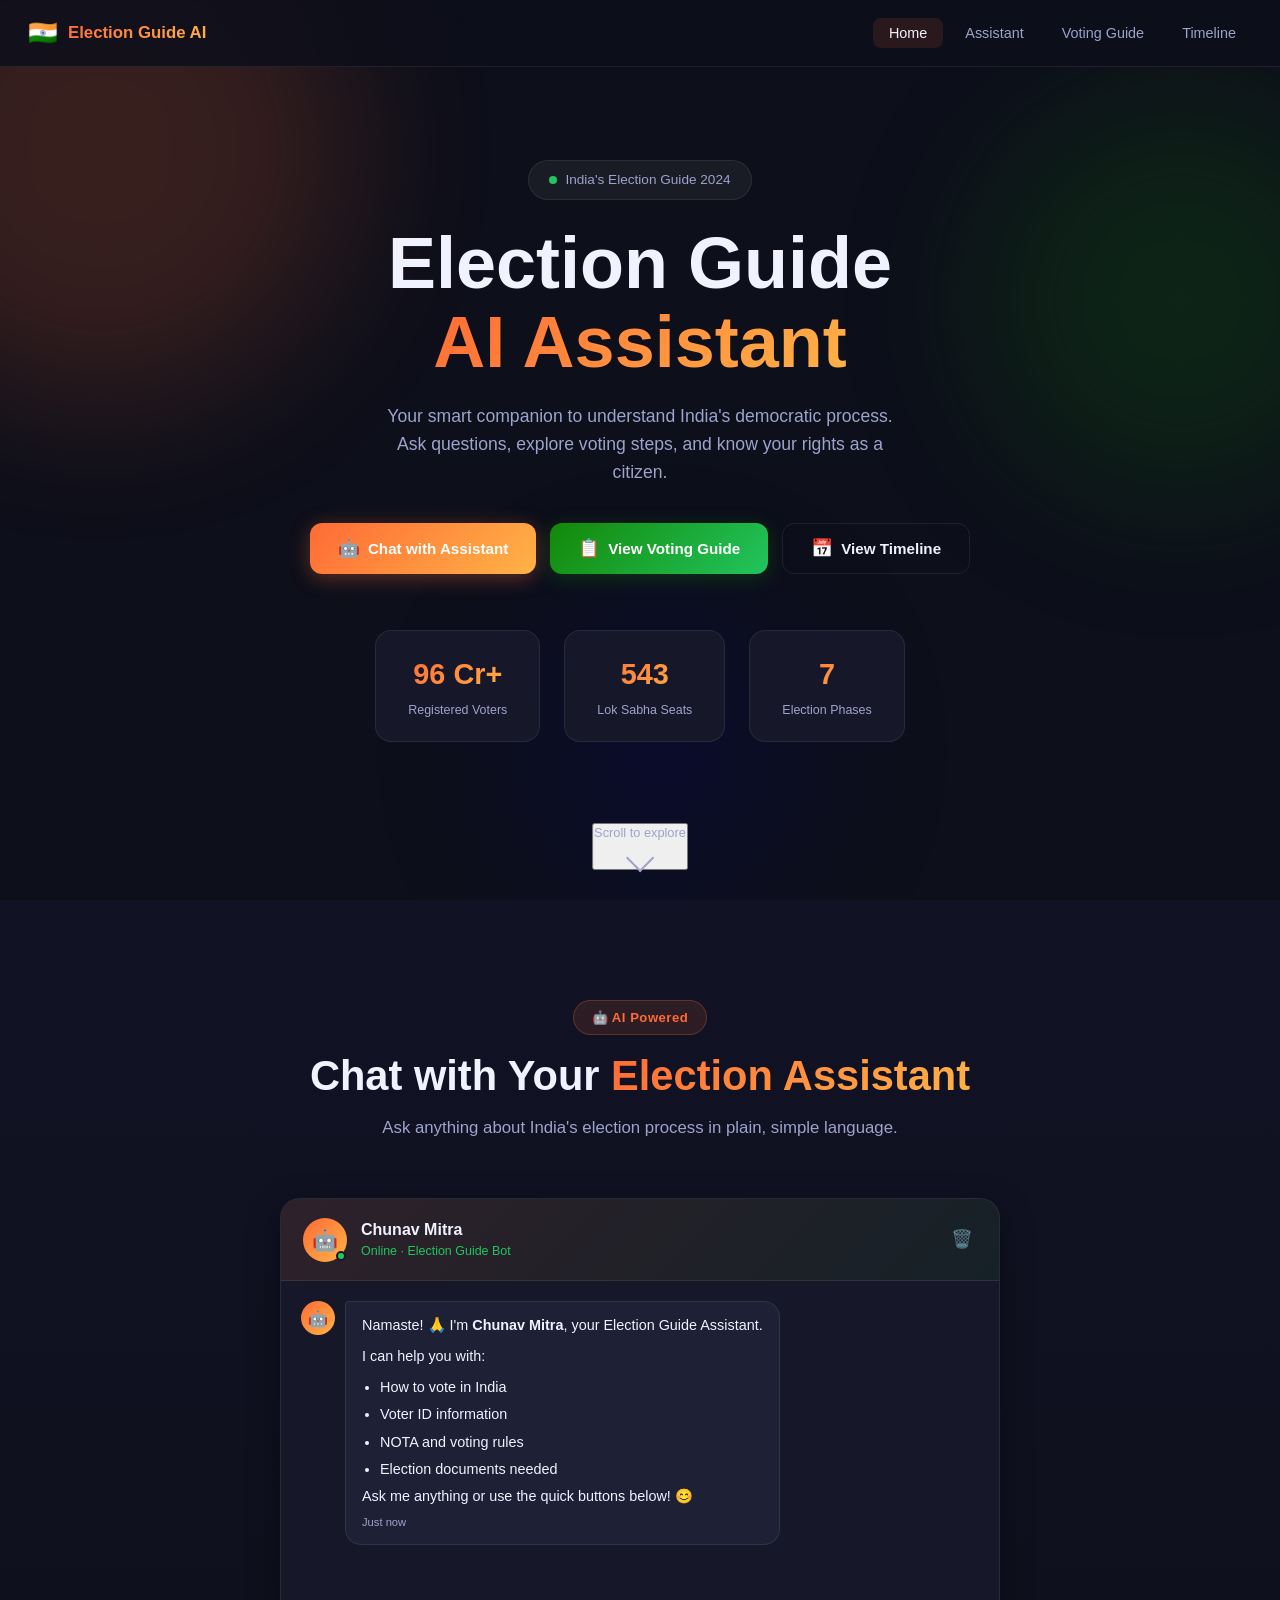
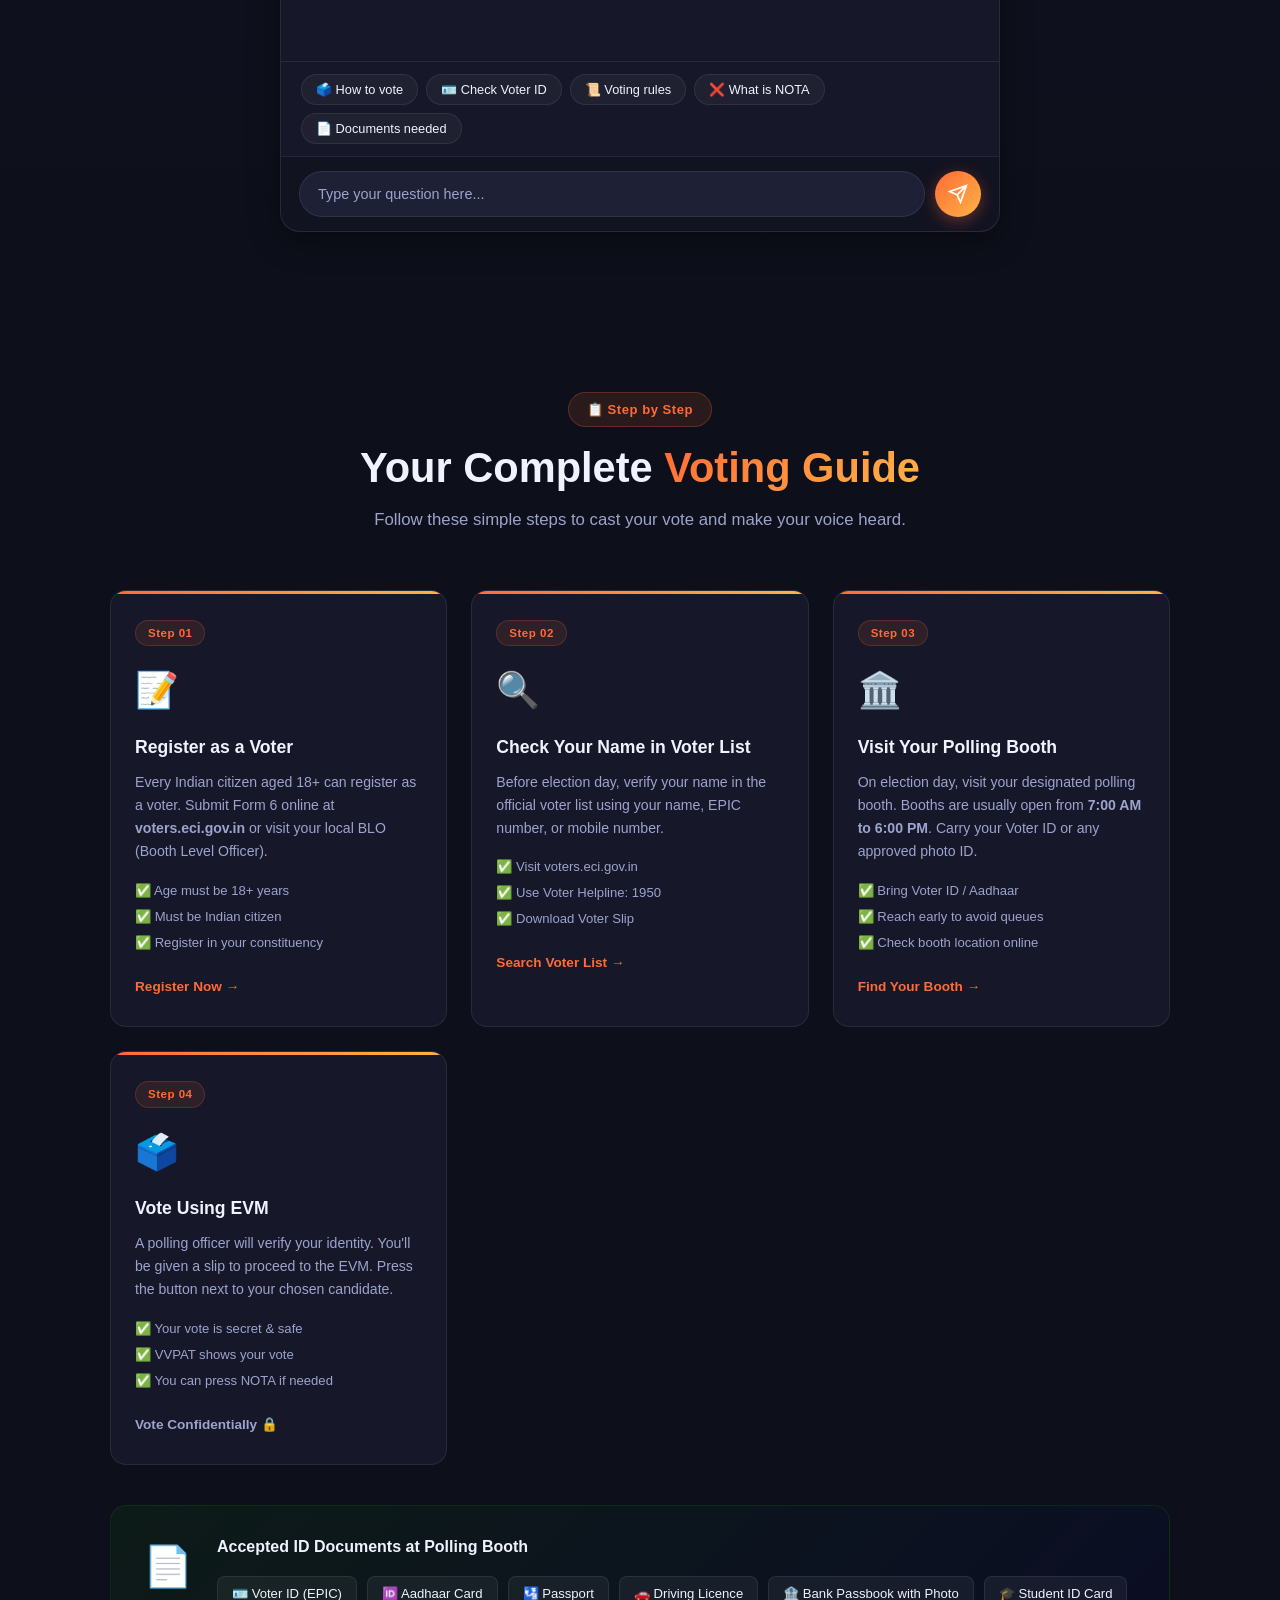
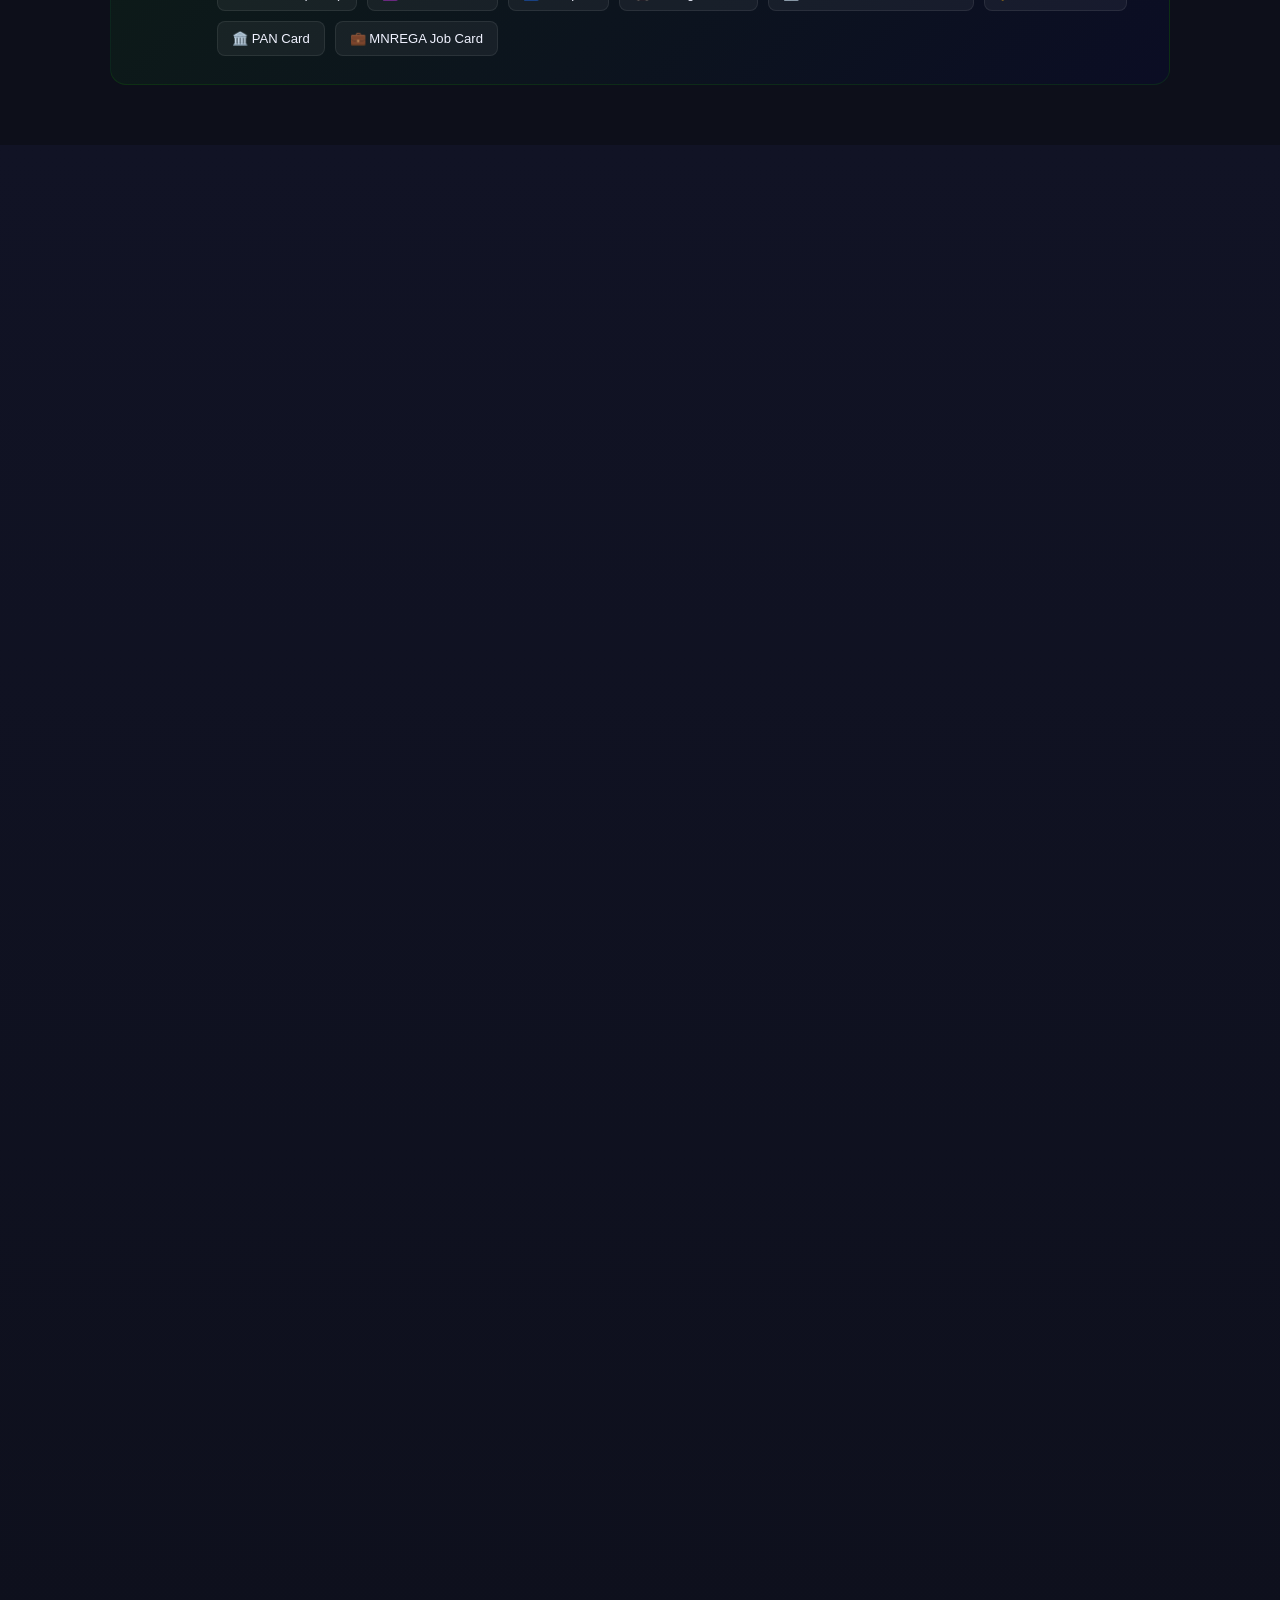
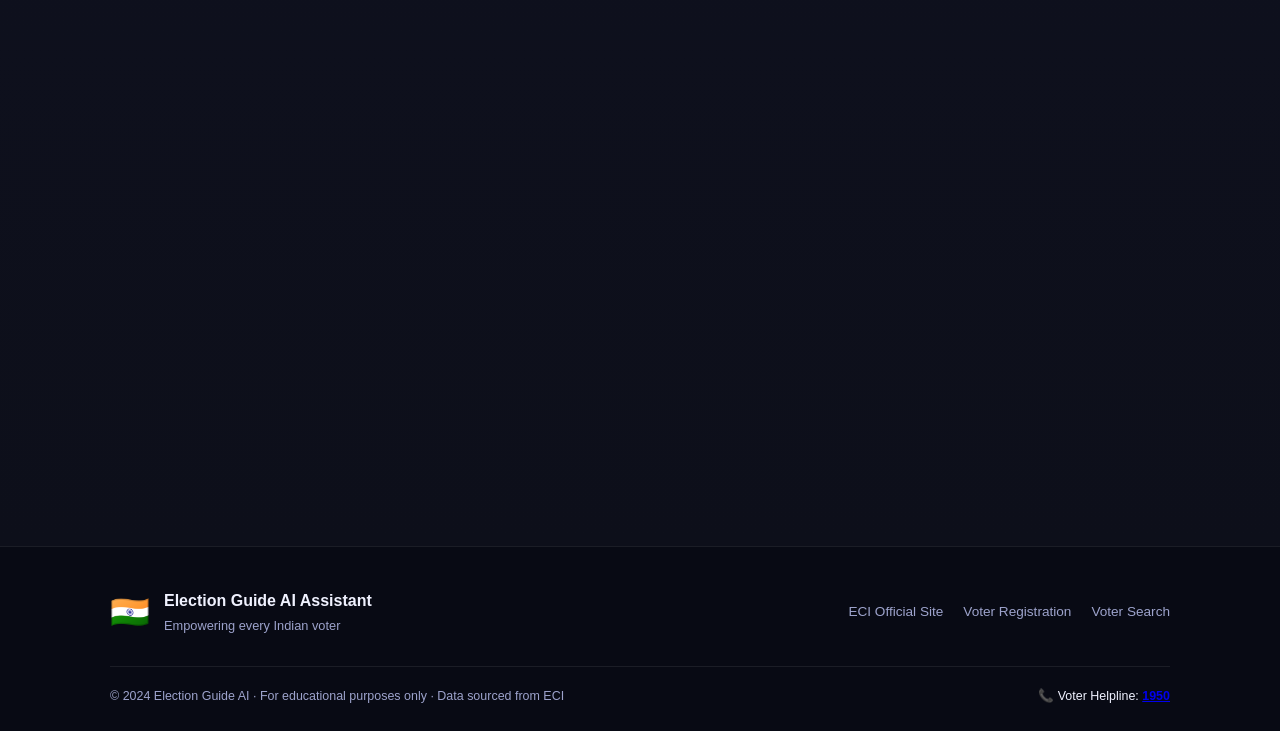
==== commit b14d7c1e: "feat: improve all quality metrics to near 100% - Security: Add CSP, X-Content-Type-Options, X-Frame-" ====
--- a/index.html
+++ b/index.html
@@ -3,374 +3,387 @@
 <head>
   <meta charset="UTF-8" />
   <meta name="viewport" content="width=device-width, initial-scale=1.0" />
+
+  <!-- Security headers -->
+  <meta http-equiv="Content-Security-Policy"
+    content="default-src 'self'; script-src 'self' https://www.googletagmanager.com https://www.google-analytics.com 'unsafe-inline'; style-src 'self' https://fonts.googleapis.com 'unsafe-inline'; font-src https://fonts.gstatic.com; connect-src https://www.google-analytics.com; img-src 'self' data: https://www.google-analytics.com;" />
+  <meta http-equiv="X-Content-Type-Options" content="nosniff" />
+  <meta http-equiv="X-Frame-Options" content="DENY" />
+
+  <!-- SEO -->
   <meta name="description" content="Election Guide AI Assistant – Learn about the Indian election process, voting steps, timelines, and more in a simple, beginner-friendly way." />
+  <meta name="keywords" content="India election guide, how to vote India, voter ID, EVM, NOTA, Lok Sabha 2024, voter registration, election commission India, polling booth" />
+  <meta name="robots" content="index, follow" />
+  <meta name="theme-color" content="#FF6B35" />
   <title>Election Guide AI Assistant (India)</title>
+
+  <!-- Open Graph / Twitter Card -->
+  <meta property="og:type" content="website" />
+  <meta property="og:title" content="Election Guide AI Assistant (India)" />
+  <meta property="og:description" content="Your smart companion to understand India's democratic process. Ask questions, explore voting steps, and know your rights." />
+  <meta property="og:url" content="https://yadavbhaskar2608.github.io/election-guide-ai/" />
+  <meta property="og:locale" content="en_IN" />
+  <meta name="twitter:card" content="summary_large_image" />
+  <meta name="twitter:title" content="Election Guide AI Assistant (India)" />
+  <meta name="twitter:description" content="Your smart companion to understand India's democratic process." />
+
+  <!-- JSON-LD Structured Data -->
+  <script type="application/ld+json">
+  {
+    "@context": "https://schema.org",
+    "@type": "WebApplication",
+    "name": "Election Guide AI Assistant",
+    "description": "An interactive AI-powered chatbot guiding Indian citizens through the election process, voting steps, voter ID information, and election timelines.",
+    "url": "https://yadavbhaskar2608.github.io/election-guide-ai/",
+    "applicationCategory": "EducationalApplication",
+    "operatingSystem": "Any",
+    "inLanguage": "en-IN",
+    "audience": { "@type": "Audience", "audienceType": "Indian citizens and voters" },
+    "provider": { "@type": "Organization", "name": "Election Commission of India", "url": "https://eci.gov.in" }
+  }
+  </script>
+
+  <!-- Resource hints -->
+  <link rel="preconnect" href="https://fonts.googleapis.com" />
+  <link rel="preconnect" href="https://fonts.gstatic.com" crossorigin />
+  <link rel="dns-prefetch" href="https://www.google-analytics.com" />
+  <link rel="dns-prefetch" href="https://www.googletagmanager.com" />
+
+  <!-- Fonts -->
+  <link href="https://fonts.googleapis.com/css2?family=Inter:wght@300;400;500;600;700;800&display=swap" rel="stylesheet" />
   <link rel="stylesheet" href="style.css" />
-  <link href="https://fonts.googleapis.com/css2?family=Inter:wght@300;400;500;600;700;800&display=swap" rel="stylesheet" />
+
+  <!-- Google Analytics 4 -->
+  <script async src="https://www.googletagmanager.com/gtag/js?id=G-XSQDPT6TTK"></script>
+  <script>
+    window.dataLayer = window.dataLayer || [];
+    function gtag(){dataLayer.push(arguments);}
+    gtag('js', new Date());
+    gtag('config', 'G-XSQDPT6TTK', { page_title: 'Election Guide AI Assistant', page_location: window.location.href });
+  </script>
 </head>
 <body>
 
-  <!-- ========== NAVBAR ========== -->
-  <nav class="navbar" id="navbar">
+  <!-- Skip Navigation (Accessibility) -->
+  <a href="#main-content" class="skip-link">Skip to main content</a>
+
+  <!-- NAVBAR -->
+  <nav class="navbar" id="navbar" role="navigation" aria-label="Main navigation">
     <div class="nav-brand">
-      <span class="nav-flag">🇮🇳</span>
+      <span class="nav-flag" aria-hidden="true">🇮🇳</span>
       <span class="nav-title">Election Guide AI</span>
     </div>
-    <ul class="nav-links" id="navLinks">
-      <li><a href="#home" class="nav-link active" onclick="scrollToSection('home')">Home</a></li>
-      <li><a href="#assistant" class="nav-link" onclick="scrollToSection('assistant')">Assistant</a></li>
-      <li><a href="#guide" class="nav-link" onclick="scrollToSection('guide')">Voting Guide</a></li>
-      <li><a href="#timeline" class="nav-link" onclick="scrollToSection('timeline')">Timeline</a></li>
+    <ul class="nav-links" id="navLinks" role="menubar">
+      <li role="none"><a href="#home"      class="nav-link active" id="navHome"      role="menuitem">Home</a></li>
+      <li role="none"><a href="#assistant" class="nav-link"        id="navAssistant" role="menuitem">Assistant</a></li>
+      <li role="none"><a href="#guide"     class="nav-link"        id="navGuide"     role="menuitem">Voting Guide</a></li>
+      <li role="none"><a href="#timeline"  class="nav-link"        id="navTimeline"  role="menuitem">Timeline</a></li>
     </ul>
-    <button class="hamburger" id="hamburger" onclick="toggleMenu()" aria-label="Toggle menu">
-      <span></span><span></span><span></span>
+    <button class="hamburger" id="hamburger" type="button"
+      aria-label="Toggle navigation menu" aria-expanded="false" aria-controls="navLinks">
+      <span aria-hidden="true"></span><span aria-hidden="true"></span><span aria-hidden="true"></span>
     </button>
   </nav>
 
-  <!-- ========== HOME SECTION ========== -->
-  <section class="section" id="home">
-    <div class="hero-bg">
-      <div class="hero-blob blob-1"></div>
-      <div class="hero-blob blob-2"></div>
-      <div class="hero-blob blob-3"></div>
-    </div>
-    <div class="container hero-container">
-      <div class="hero-badge">
-        <span class="badge-dot"></span> India's Election Guide 2024
-      </div>
-      <h1 class="hero-title">
-        Election Guide<br />
-        <span class="gradient-text">AI Assistant</span>
-      </h1>
-      <p class="hero-subtitle">
-        Your smart companion to understand India's democratic process.<br />
-        Ask questions, explore voting steps, and know your rights as a citizen.
-      </p>
-      <div class="hero-buttons">
-        <button class="btn btn-primary" onclick="scrollToSection('assistant')">
-          <span class="btn-icon">🤖</span> Chat with Assistant
-        </button>
-        <button class="btn btn-secondary" onclick="scrollToSection('guide')">
-          <span class="btn-icon">📋</span> View Voting Guide
-        </button>
-        <button class="btn btn-outline" onclick="scrollToSection('timeline')">
-          <span class="btn-icon">📅</span> View Timeline
-        </button>
-      </div>
-      <div class="hero-stats">
-        <div class="stat-card">
-          <div class="stat-number">96 Cr+</div>
-          <div class="stat-label">Registered Voters</div>
-        </div>
-        <div class="stat-card">
-          <div class="stat-number">543</div>
-          <div class="stat-label">Lok Sabha Seats</div>
-        </div>
-        <div class="stat-card">
-          <div class="stat-number">7</div>
-          <div class="stat-label">Election Phases</div>
-        </div>
-      </div>
-    </div>
-    <div class="scroll-indicator" onclick="scrollToSection('assistant')">
-      <span>Scroll to explore</span>
-      <div class="scroll-arrow"></div>
-    </div>
-  </section>
-
-  <!-- ========== AI ASSISTANT SECTION ========== -->
-  <section class="section section-alt" id="assistant">
-    <div class="container">
-      <div class="section-header">
-        <div class="section-badge">🤖 AI Powered</div>
-        <h2 class="section-title">Chat with Your <span class="gradient-text">Election Assistant</span></h2>
-        <p class="section-subtitle">Ask anything about India's election process in plain, simple language.</p>
-      </div>
-
-      <div class="chat-wrapper">
-        <div class="chat-card">
-          <!-- Chat Header -->
-          <div class="chat-header">
-            <div class="chat-avatar">
-              <span>🤖</span>
-              <div class="online-dot"></div>
-            </div>
-            <div class="chat-info">
-              <div class="chat-name">Chunav Mitra</div>
-              <div class="chat-status">Online · Election Guide Bot</div>
-            </div>
-            <button class="chat-clear-btn" onclick="clearChat()" title="Clear chat">🗑️</button>
-          </div>
-
-          <!-- Chat Messages -->
-          <div class="chat-messages" id="chatMessages">
-            <div class="message bot-message">
-              <div class="message-avatar">🤖</div>
-              <div class="message-bubble">
-                <p>Namaste! 🙏 I'm <strong>Chunav Mitra</strong>, your Election Guide Assistant.</p>
-                <p>I can help you with:</p>
-                <ul>
-                  <li>How to vote in India</li>
-                  <li>Voter ID information</li>
-                  <li>NOTA and voting rules</li>
-                  <li>Election documents needed</li>
-                </ul>
-                <p>Ask me anything or use the quick buttons below! 😊</p>
-                <div class="message-time">Just now</div>
-              </div>
-            </div>
-          </div>
-
-          <!-- Quick Buttons -->
-          <div class="quick-buttons" id="quickButtons">
-            <button class="quick-btn" onclick="sendQuickMessage('how to vote')">🗳️ How to vote</button>
-            <button class="quick-btn" onclick="sendQuickMessage('check voter id')">🪪 Check Voter ID</button>
-            <button class="quick-btn" onclick="sendQuickMessage('voting rules')">📜 Voting rules</button>
-            <button class="quick-btn" onclick="sendQuickMessage('what is nota')">❌ What is NOTA</button>
-            <button class="quick-btn" onclick="sendQuickMessage('documents required')">📄 Documents needed</button>
-          </div>
-
-          <!-- Chat Input -->
-          <div class="chat-input-area">
-            <input
-              type="text"
-              id="chatInput"
-              class="chat-input"
-              placeholder="Type your question here..."
-              onkeypress="handleKeyPress(event)"
-              autocomplete="off"
-            />
-            <button class="send-btn" id="sendBtn" onclick="sendMessage()">
-              <svg width="20" height="20" viewBox="0 0 24 24" fill="none" stroke="currentColor" stroke-width="2">
-                <line x1="22" y1="2" x2="11" y2="13"></line>
-                <polygon points="22 2 15 22 11 13 2 9 22 2"></polygon>
-              </svg>
-            </button>
-          </div>
-        </div>
-      </div>
-    </div>
-  </section>
-
-  <!-- ========== VOTING GUIDE SECTION ========== -->
-  <section class="section" id="guide">
-    <div class="container">
-      <div class="section-header">
-        <div class="section-badge">📋 Step by Step</div>
-        <h2 class="section-title">Your Complete <span class="gradient-text">Voting Guide</span></h2>
-        <p class="section-subtitle">Follow these simple steps to cast your vote and make your voice heard.</p>
-      </div>
-
-      <div class="guide-grid">
-
-        <div class="guide-card" data-step="1">
-          <div class="guide-step-badge">Step 01</div>
-          <div class="guide-icon">📝</div>
-          <h3 class="guide-card-title">Register as a Voter</h3>
-          <p class="guide-card-desc">Every Indian citizen aged 18+ can register as a voter. You need to submit Form 6 online at <strong>voters.eci.gov.in</strong> or visit your local BLO (Booth Level Officer).</p>
-          <div class="guide-tips">
-            <div class="tip-item">✅ Age must be 18+ years</div>
-            <div class="tip-item">✅ Must be Indian citizen</div>
-            <div class="tip-item">✅ Register in your constituency</div>
-          </div>
-          <a href="https://voters.eci.gov.in" target="_blank" rel="noopener" class="guide-link">Register Now →</a>
-        </div>
-
-        <div class="guide-card" data-step="2">
-          <div class="guide-step-badge">Step 02</div>
-          <div class="guide-icon">🔍</div>
-          <h3 class="guide-card-title">Check Your Name in Voter List</h3>
-          <p class="guide-card-desc">Before election day, always verify your name and details in the official voter list. You can check it online using your name, EPIC number, or mobile number.</p>
-          <div class="guide-tips">
-            <div class="tip-item">✅ Visit voters.eci.gov.in</div>
-            <div class="tip-item">✅ Use Voter Helpline: 1950</div>
-            <div class="tip-item">✅ Download Voter Slip</div>
-          </div>
-          <a href="https://electoralsearch.eci.gov.in" target="_blank" rel="noopener" class="guide-link">Search Voter List →</a>
-        </div>
-
-        <div class="guide-card" data-step="3">
-          <div class="guide-step-badge">Step 03</div>
-          <div class="guide-icon">🏛️</div>
-          <h3 class="guide-card-title">Visit Your Polling Booth</h3>
-          <p class="guide-card-desc">On election day, visit your designated polling booth. Polling booths are usually open from <strong>7:00 AM to 6:00 PM</strong>. Carry your Voter ID or any approved photo ID.</p>
-          <div class="guide-tips">
-            <div class="tip-item">✅ Bring Voter ID / Aadhaar</div>
-            <div class="tip-item">✅ Reach early to avoid queues</div>
-            <div class="tip-item">✅ Check booth location online</div>
-          </div>
-          <a href="https://voters.eci.gov.in" target="_blank" rel="noopener" class="guide-link">Find Your Booth →</a>
-        </div>
-
-        <div class="guide-card" data-step="4">
-          <div class="guide-step-badge">Step 04</div>
-          <div class="guide-icon">🗳️</div>
-          <h3 class="guide-card-title">Vote Using EVM</h3>
-          <p class="guide-card-desc">Inside the polling booth, a polling officer will verify your identity. You'll be given a slip to proceed to the EVM (Electronic Voting Machine). Press the button next to your chosen candidate.</p>
-          <div class="guide-tips">
-            <div class="tip-item">✅ Your vote is secret & safe</div>
-            <div class="tip-item">✅ VVPAT shows your vote</div>
-            <div class="tip-item">✅ You can press NOTA if needed</div>
-          </div>
-          <div class="guide-link guide-link-disabled">Vote Confidentially 🔒</div>
-        </div>
-
-      </div>
-
-      <!-- Documents Banner -->
-      <div class="docs-banner">
-        <div class="docs-banner-icon">📄</div>
-        <div class="docs-banner-content">
-          <h3>Accepted ID Documents at Polling Booth</h3>
-          <div class="docs-grid">
-            <div class="doc-item">🪪 Voter ID (EPIC)</div>
-            <div class="doc-item">🆔 Aadhaar Card</div>
-            <div class="doc-item">🛂 Passport</div>
-            <div class="doc-item">🚗 Driving Licence</div>
-            <div class="doc-item">🏦 Bank Passbook with Photo</div>
-            <div class="doc-item">🎓 Student ID Card</div>
-            <div class="doc-item">🏛️ PAN Card</div>
-            <div class="doc-item">💼 MNREGA Job Card</div>
-          </div>
-        </div>
-      </div>
-
-    </div>
-  </section>
-
-  <!-- ========== TIMELINE SECTION ========== -->
-  <section class="section section-alt" id="timeline">
-    <div class="container">
-      <div class="section-header">
-        <div class="section-badge">📅 Election Phases</div>
-        <h2 class="section-title">Election <span class="gradient-text">Timeline</span></h2>
-        <p class="section-subtitle">Understand the complete journey of an Indian General Election from announcement to results.</p>
-      </div>
-
-      <div class="timeline">
-
-        <div class="timeline-item" data-phase="1">
-          <div class="timeline-dot">
-            <span>📢</span>
-          </div>
-          <div class="timeline-card">
-            <div class="timeline-phase">Phase 1</div>
-            <h3 class="timeline-title">Election Announcement</h3>
-            <div class="timeline-date">Model Code of Conduct Begins</div>
-            <p class="timeline-desc">The Election Commission of India (ECI) announces the election schedule. The Model Code of Conduct (MCC) comes into effect immediately. Political parties cannot make new promises or use government resources for campaigning.</p>
-            <div class="timeline-highlights">
-              <span class="highlight-tag">📋 MCC Active</span>
-              <span class="highlight-tag">📰 Date Announced</span>
-              <span class="highlight-tag">🗂️ Nominations Open</span>
-            </div>
-          </div>
-        </div>
-
-        <div class="timeline-item right" data-phase="2">
-          <div class="timeline-dot">
-            <span>📣</span>
-          </div>
-          <div class="timeline-card">
-            <div class="timeline-phase">Phase 2</div>
-            <h3 class="timeline-title">Nomination & Campaign Period</h3>
-            <div class="timeline-date">~4–6 Weeks Before Polling</div>
-            <p class="timeline-desc">Candidates file their nomination papers. After scrutiny, the final list is published. Candidates and parties campaign across constituencies. Rallies, speeches, and advertisements run until the campaign silence period (48 hours before voting).</p>
-            <div class="timeline-highlights">
-              <span class="highlight-tag">🏃 Candidates File</span>
-              <span class="highlight-tag">📢 Rallies & Debates</span>
-              <span class="highlight-tag">🔇 48hr Silence</span>
-            </div>
-          </div>
-        </div>
-
-        <div class="timeline-item" data-phase="3">
-          <div class="timeline-dot">
-            <span>🗳️</span>
-          </div>
-          <div class="timeline-card">
-            <div class="timeline-phase">Phase 3</div>
-            <h3 class="timeline-title">Voting Day (Poll Day)</h3>
-            <div class="timeline-date">7:00 AM – 6:00 PM</div>
-            <p class="timeline-desc">Eligible voters visit their polling booths and cast votes on EVMs. VVPAT (Voter Verified Paper Audit Trail) lets you verify your vote. Security forces are deployed to ensure free and fair elections. NOTA is available as an option.</p>
-            <div class="timeline-highlights">
-              <span class="highlight-tag">⏰ 7AM–6PM</span>
-              <span class="highlight-tag">🔒 Secret Ballot</span>
-              <span class="highlight-tag">🛡️ Security Deployed</span>
-            </div>
-          </div>
-        </div>
-
-        <div class="timeline-item right" data-phase="4">
-          <div class="timeline-dot">
-            <span>📊</span>
-          </div>
-          <div class="timeline-card">
-            <div class="timeline-phase">Phase 4</div>
-            <h3 class="timeline-title">Vote Counting & Result Day</h3>
-            <div class="timeline-date">After Final Phase of Polling</div>
-            <p class="timeline-desc">EVM seals are checked, and counting begins under strict supervision. Results are declared constituency-wise. The party or alliance with a majority (272+ seats in Lok Sabha) forms the government and its leader becomes the Prime Minister.</p>
-            <div class="timeline-highlights">
-              <span class="highlight-tag">🔢 Counting Begins</span>
-              <span class="highlight-tag">🏆 Winner Declared</span>
-              <span class="highlight-tag">🏛️ Govt. Formation</span>
-            </div>
-          </div>
-        </div>
-
-      </div>
-
-      <!-- Fun Facts -->
-      <div class="facts-section">
-        <h3 class="facts-title">💡 Did You Know?</h3>
-        <div class="facts-grid">
-          <div class="fact-card">
-            <div class="fact-icon">🗳️</div>
-            <p>India has the <strong>world's largest election</strong> with over 96 crore registered voters.</p>
-          </div>
-          <div class="fact-card">
-            <div class="fact-icon">⚡</div>
-            <p>India pioneered the use of <strong>Electronic Voting Machines (EVMs)</strong> on a large scale.</p>
-          </div>
-          <div class="fact-card">
-            <div class="fact-icon">❌</div>
-            <p><strong>NOTA</strong> (None of the Above) was introduced in 2013, giving voters the right to reject all candidates.</p>
-          </div>
-          <div class="fact-card">
-            <div class="fact-icon">📍</div>
-            <p>Remote polling booths are set up even in <strong>forests and mountains</strong> to ensure no voter is left behind.</p>
-          </div>
-        </div>
-      </div>
-
-    </div>
-  </section>
-
-  <!-- ========== FOOTER ========== -->
-  <footer class="footer">
+  <main id="main-content">
+
+    <!-- HOME -->
+    <section class="section" id="home" aria-labelledby="homeHeading">
+      <div class="hero-bg" aria-hidden="true">
+        <div class="hero-blob blob-1"></div>
+        <div class="hero-blob blob-2"></div>
+        <div class="hero-blob blob-3"></div>
+      </div>
+      <div class="container hero-container">
+        <div class="hero-badge" role="status">
+          <span class="badge-dot" aria-hidden="true"></span> India's Election Guide 2024
+        </div>
+        <h1 class="hero-title" id="homeHeading">
+          Election Guide<br />
+          <span class="gradient-text">AI Assistant</span>
+        </h1>
+        <p class="hero-subtitle">
+          Your smart companion to understand India's democratic process.<br />
+          Ask questions, explore voting steps, and know your rights as a citizen.
+        </p>
+        <div class="hero-buttons">
+          <button class="btn btn-primary"   id="btnChatAssistant" type="button"><span class="btn-icon" aria-hidden="true">🤖</span> Chat with Assistant</button>
+          <button class="btn btn-secondary" id="btnVotingGuide"   type="button"><span class="btn-icon" aria-hidden="true">📋</span> View Voting Guide</button>
+          <button class="btn btn-outline"   id="btnTimeline"      type="button"><span class="btn-icon" aria-hidden="true">📅</span> View Timeline</button>
+        </div>
+        <div class="hero-stats" role="list" aria-label="Election statistics">
+          <div class="stat-card" role="listitem"><div class="stat-number" aria-label="96 crore plus">96 Cr+</div><div class="stat-label">Registered Voters</div></div>
+          <div class="stat-card" role="listitem"><div class="stat-number" aria-label="543">543</div><div class="stat-label">Lok Sabha Seats</div></div>
+          <div class="stat-card" role="listitem"><div class="stat-number" aria-label="7">7</div><div class="stat-label">Election Phases</div></div>
+        </div>
+      </div>
+      <button class="scroll-indicator" id="scrollIndicator" type="button" aria-label="Scroll down to AI assistant">
+        <span>Scroll to explore</span>
+        <div class="scroll-arrow" aria-hidden="true"></div>
+      </button>
+    </section>
+
+    <!-- AI ASSISTANT -->
+    <section class="section section-alt" id="assistant" aria-labelledby="assistantHeading">
+      <div class="container">
+        <div class="section-header">
+          <div class="section-badge" aria-hidden="true">🤖 AI Powered</div>
+          <h2 class="section-title" id="assistantHeading">Chat with Your <span class="gradient-text">Election Assistant</span></h2>
+          <p class="section-subtitle">Ask anything about India's election process in plain, simple language.</p>
+        </div>
+        <div class="chat-wrapper">
+          <div class="chat-card" role="region" aria-label="Chunav Mitra chat interface">
+            <div class="chat-header">
+              <div class="chat-avatar" aria-hidden="true">
+                <span>🤖</span>
+                <div class="online-dot"></div>
+              </div>
+              <div class="chat-info">
+                <div class="chat-name">Chunav Mitra</div>
+                <div class="chat-status" aria-live="polite">Online · Election Guide Bot</div>
+              </div>
+              <button class="chat-clear-btn" id="clearChatBtn" type="button" aria-label="Clear chat history" title="Clear chat">🗑️</button>
+            </div>
+            <div class="chat-messages" id="chatMessages"
+              role="log" aria-label="Chat conversation"
+              aria-live="polite" aria-atomic="false" aria-relevant="additions" tabindex="0">
+              <div class="message bot-message">
+                <div class="message-avatar" aria-hidden="true">🤖</div>
+                <div class="message-bubble">
+                  <p>Namaste! 🙏 I'm <strong>Chunav Mitra</strong>, your Election Guide Assistant.</p>
+                  <p>I can help you with:</p>
+                  <ul>
+                    <li>How to vote in India</li>
+                    <li>Voter ID information</li>
+                    <li>NOTA and voting rules</li>
+                    <li>Election documents needed</li>
+                  </ul>
+                  <p>Ask me anything or use the quick buttons below! 😊</p>
+                  <div class="message-time" aria-label="Sent just now">Just now</div>
+                </div>
+              </div>
+            </div>
+            <div class="quick-buttons" id="quickButtons" role="group" aria-label="Quick question shortcuts">
+              <button class="quick-btn" data-topic="how to vote"       type="button">🗳️ How to vote</button>
+              <button class="quick-btn" data-topic="check voter id"    type="button">🪪 Check Voter ID</button>
+              <button class="quick-btn" data-topic="voting rules"      type="button">📜 Voting rules</button>
+              <button class="quick-btn" data-topic="what is nota"      type="button">❌ What is NOTA</button>
+              <button class="quick-btn" data-topic="documents required" type="button">📄 Documents needed</button>
+            </div>
+            <div class="chat-input-area" role="group" aria-label="Send a message">
+              <label for="chatInput" class="visually-hidden">Type your election question</label>
+              <input type="text" id="chatInput" class="chat-input"
+                placeholder="Type your question here..."
+                autocomplete="off" maxlength="500"
+                aria-label="Type your election question"
+                aria-describedby="chatInputHint" />
+              <span id="chatInputHint" class="visually-hidden">Press Enter or click Send to submit</span>
+              <button class="send-btn" id="sendBtn" type="button" aria-label="Send message">
+                <svg width="20" height="20" viewBox="0 0 24 24" fill="none" stroke="currentColor" stroke-width="2" aria-hidden="true" focusable="false">
+                  <line x1="22" y1="2" x2="11" y2="13"></line>
+                  <polygon points="22 2 15 22 11 13 2 9 22 2"></polygon>
+                </svg>
+              </button>
+            </div>
+          </div>
+        </div>
+      </div>
+    </section>
+
+    <!-- VOTING GUIDE -->
+    <section class="section" id="guide" aria-labelledby="guideHeading">
+      <div class="container">
+        <div class="section-header">
+          <div class="section-badge" aria-hidden="true">📋 Step by Step</div>
+          <h2 class="section-title" id="guideHeading">Your Complete <span class="gradient-text">Voting Guide</span></h2>
+          <p class="section-subtitle">Follow these simple steps to cast your vote and make your voice heard.</p>
+        </div>
+        <div class="guide-grid" role="list" aria-label="Step-by-step voting guide">
+
+          <article class="guide-card" data-step="1" role="listitem" aria-labelledby="step1Title">
+            <div class="guide-step-badge" aria-hidden="true">Step 01</div>
+            <div class="guide-icon" aria-hidden="true">📝</div>
+            <h3 class="guide-card-title" id="step1Title">Register as a Voter</h3>
+            <p class="guide-card-desc">Every Indian citizen aged 18+ can register as a voter. Submit Form 6 online at <strong>voters.eci.gov.in</strong> or visit your local BLO (Booth Level Officer).</p>
+            <div class="guide-tips" role="list" aria-label="Requirements">
+              <div class="tip-item" role="listitem">✅ Age must be 18+ years</div>
+              <div class="tip-item" role="listitem">✅ Must be Indian citizen</div>
+              <div class="tip-item" role="listitem">✅ Register in your constituency</div>
+            </div>
+            <a href="https://voters.eci.gov.in" target="_blank" rel="noopener noreferrer" class="guide-link" aria-label="Register as a voter on voters.eci.gov.in (opens in new tab)">Register Now →</a>
+          </article>
+
+          <article class="guide-card" data-step="2" role="listitem" aria-labelledby="step2Title">
+            <div class="guide-step-badge" aria-hidden="true">Step 02</div>
+            <div class="guide-icon" aria-hidden="true">🔍</div>
+            <h3 class="guide-card-title" id="step2Title">Check Your Name in Voter List</h3>
+            <p class="guide-card-desc">Before election day, verify your name in the official voter list using your name, EPIC number, or mobile number.</p>
+            <div class="guide-tips" role="list" aria-label="How to check">
+              <div class="tip-item" role="listitem">✅ Visit voters.eci.gov.in</div>
+              <div class="tip-item" role="listitem">✅ Use Voter Helpline: 1950</div>
+              <div class="tip-item" role="listitem">✅ Download Voter Slip</div>
+            </div>
+            <a href="https://electoralsearch.eci.gov.in" target="_blank" rel="noopener noreferrer" class="guide-link" aria-label="Search voter list on electoralsearch.eci.gov.in (opens in new tab)">Search Voter List →</a>
+          </article>
+
+          <article class="guide-card" data-step="3" role="listitem" aria-labelledby="step3Title">
+            <div class="guide-step-badge" aria-hidden="true">Step 03</div>
+            <div class="guide-icon" aria-hidden="true">🏛️</div>
+            <h3 class="guide-card-title" id="step3Title">Visit Your Polling Booth</h3>
+            <p class="guide-card-desc">On election day, visit your designated polling booth. Booths are usually open from <strong>7:00 AM to 6:00 PM</strong>. Carry your Voter ID or any approved photo ID.</p>
+            <div class="guide-tips" role="list" aria-label="What to bring">
+              <div class="tip-item" role="listitem">✅ Bring Voter ID / Aadhaar</div>
+              <div class="tip-item" role="listitem">✅ Reach early to avoid queues</div>
+              <div class="tip-item" role="listitem">✅ Check booth location online</div>
+            </div>
+            <a href="https://voters.eci.gov.in" target="_blank" rel="noopener noreferrer" class="guide-link" aria-label="Find your polling booth on voters.eci.gov.in (opens in new tab)">Find Your Booth →</a>
+          </article>
+
+          <article class="guide-card" data-step="4" role="listitem" aria-labelledby="step4Title">
+            <div class="guide-step-badge" aria-hidden="true">Step 04</div>
+            <div class="guide-icon" aria-hidden="true">🗳️</div>
+            <h3 class="guide-card-title" id="step4Title">Vote Using EVM</h3>
+            <p class="guide-card-desc">A polling officer will verify your identity. You'll be given a slip to proceed to the EVM. Press the button next to your chosen candidate.</p>
+            <div class="guide-tips" role="list" aria-label="Key facts">
+              <div class="tip-item" role="listitem">✅ Your vote is secret &amp; safe</div>
+              <div class="tip-item" role="listitem">✅ VVPAT shows your vote</div>
+              <div class="tip-item" role="listitem">✅ You can press NOTA if needed</div>
+            </div>
+            <div class="guide-link guide-link-disabled" aria-label="Voting is confidential">Vote Confidentially 🔒</div>
+          </article>
+
+        </div>
+
+        <div class="docs-banner" role="complementary" aria-labelledby="docsBannerTitle">
+          <div class="docs-banner-icon" aria-hidden="true">📄</div>
+          <div class="docs-banner-content">
+            <h3 id="docsBannerTitle">Accepted ID Documents at Polling Booth</h3>
+            <div class="docs-grid" role="list" aria-label="Accepted identity documents">
+              <div class="doc-item" role="listitem">🪪 Voter ID (EPIC)</div>
+              <div class="doc-item" role="listitem">🆔 Aadhaar Card</div>
+              <div class="doc-item" role="listitem">🛂 Passport</div>
+              <div class="doc-item" role="listitem">🚗 Driving Licence</div>
+              <div class="doc-item" role="listitem">🏦 Bank Passbook with Photo</div>
+              <div class="doc-item" role="listitem">🎓 Student ID Card</div>
+              <div class="doc-item" role="listitem">🏛️ PAN Card</div>
+              <div class="doc-item" role="listitem">💼 MNREGA Job Card</div>
+            </div>
+          </div>
+        </div>
+      </div>
+    </section>
+
+    <!-- TIMELINE -->
+    <section class="section section-alt" id="timeline" aria-labelledby="timelineHeading">
+      <div class="container">
+        <div class="section-header">
+          <div class="section-badge" aria-hidden="true">📅 Election Phases</div>
+          <h2 class="section-title" id="timelineHeading">Election <span class="gradient-text">Timeline</span></h2>
+          <p class="section-subtitle">Understand the complete journey of an Indian General Election from announcement to results.</p>
+        </div>
+        <div class="timeline" role="list" aria-label="Indian election timeline phases">
+
+          <div class="timeline-item" data-phase="1" role="listitem" aria-labelledby="phase1Title">
+            <div class="timeline-dot" aria-hidden="true"><span>📢</span></div>
+            <div class="timeline-card">
+              <div class="timeline-phase" aria-hidden="true">Phase 1</div>
+              <h3 class="timeline-title" id="phase1Title">Election Announcement</h3>
+              <div class="timeline-date">Model Code of Conduct Begins</div>
+              <p class="timeline-desc">The Election Commission of India (ECI) announces the election schedule. The Model Code of Conduct (MCC) comes into effect immediately.</p>
+              <div class="timeline-highlights" role="list" aria-label="Phase 1 highlights">
+                <span class="highlight-tag" role="listitem">📋 MCC Active</span>
+                <span class="highlight-tag" role="listitem">📰 Date Announced</span>
+                <span class="highlight-tag" role="listitem">🗂️ Nominations Open</span>
+              </div>
+            </div>
+          </div>
+
+          <div class="timeline-item right" data-phase="2" role="listitem" aria-labelledby="phase2Title">
+            <div class="timeline-dot" aria-hidden="true"><span>📣</span></div>
+            <div class="timeline-card">
+              <div class="timeline-phase" aria-hidden="true">Phase 2</div>
+              <h3 class="timeline-title" id="phase2Title">Nomination &amp; Campaign Period</h3>
+              <div class="timeline-date">~4–6 Weeks Before Polling</div>
+              <p class="timeline-desc">Candidates file nomination papers. Parties campaign across constituencies. Rallies run until the 48-hour campaign silence period before voting.</p>
+              <div class="timeline-highlights" role="list" aria-label="Phase 2 highlights">
+                <span class="highlight-tag" role="listitem">🏃 Candidates File</span>
+                <span class="highlight-tag" role="listitem">📢 Rallies &amp; Debates</span>
+                <span class="highlight-tag" role="listitem">🔇 48hr Silence</span>
+              </div>
+            </div>
+          </div>
+
+          <div class="timeline-item" data-phase="3" role="listitem" aria-labelledby="phase3Title">
+            <div class="timeline-dot" aria-hidden="true"><span>🗳️</span></div>
+            <div class="timeline-card">
+              <div class="timeline-phase" aria-hidden="true">Phase 3</div>
+              <h3 class="timeline-title" id="phase3Title">Voting Day (Poll Day)</h3>
+              <div class="timeline-date">7:00 AM – 6:00 PM</div>
+              <p class="timeline-desc">Eligible voters visit their polling booths and cast votes on EVMs. VVPAT lets you verify your vote. NOTA is available as an option.</p>
+              <div class="timeline-highlights" role="list" aria-label="Phase 3 highlights">
+                <span class="highlight-tag" role="listitem">⏰ 7AM–6PM</span>
+                <span class="highlight-tag" role="listitem">🔒 Secret Ballot</span>
+                <span class="highlight-tag" role="listitem">🛡️ Security Deployed</span>
+              </div>
+            </div>
+          </div>
+
+          <div class="timeline-item right" data-phase="4" role="listitem" aria-labelledby="phase4Title">
+            <div class="timeline-dot" aria-hidden="true"><span>📊</span></div>
+            <div class="timeline-card">
+              <div class="timeline-phase" aria-hidden="true">Phase 4</div>
+              <h3 class="timeline-title" id="phase4Title">Vote Counting &amp; Result Day</h3>
+              <div class="timeline-date">After Final Phase of Polling</div>
+              <p class="timeline-desc">EVM seals are checked and counting begins. The party with a majority (272+ seats) forms the government and its leader becomes Prime Minister.</p>
+              <div class="timeline-highlights" role="list" aria-label="Phase 4 highlights">
+                <span class="highlight-tag" role="listitem">🔢 Counting Begins</span>
+                <span class="highlight-tag" role="listitem">🏆 Winner Declared</span>
+                <span class="highlight-tag" role="listitem">🏛️ Govt. Formation</span>
+              </div>
+            </div>
+          </div>
+
+        </div>
+
+        <div class="facts-section" aria-labelledby="factsTitle">
+          <h3 class="facts-title" id="factsTitle">💡 Did You Know?</h3>
+          <div class="facts-grid" role="list" aria-label="Interesting election facts">
+            <div class="fact-card" role="listitem"><div class="fact-icon" aria-hidden="true">🗳️</div><p>India has the <strong>world's largest election</strong> with over 96 crore registered voters.</p></div>
+            <div class="fact-card" role="listitem"><div class="fact-icon" aria-hidden="true">⚡</div><p>India pioneered the use of <strong>Electronic Voting Machines (EVMs)</strong> on a large scale.</p></div>
+            <div class="fact-card" role="listitem"><div class="fact-icon" aria-hidden="true">❌</div><p><strong>NOTA</strong> (None of the Above) was introduced in 2013, giving voters the right to reject all candidates.</p></div>
+            <div class="fact-card" role="listitem"><div class="fact-icon" aria-hidden="true">📍</div><p>Remote polling booths are set up even in <strong>forests and mountains</strong> to ensure no voter is left behind.</p></div>
+          </div>
+        </div>
+      </div>
+    </section>
+
+  </main>
+
+  <!-- FOOTER -->
+  <footer class="footer" role="contentinfo">
     <div class="container">
       <div class="footer-content">
         <div class="footer-brand">
-          <span class="footer-flag">🇮🇳</span>
+          <span class="footer-flag" aria-hidden="true">🇮🇳</span>
           <div>
             <div class="footer-name">Election Guide AI Assistant</div>
             <div class="footer-tagline">Empowering every Indian voter</div>
           </div>
         </div>
-        <div class="footer-links">
-          <a href="https://eci.gov.in" target="_blank" rel="noopener">ECI Official Site</a>
-          <a href="https://voters.eci.gov.in" target="_blank" rel="noopener">Voter Registration</a>
-          <a href="https://electoralsearch.eci.gov.in" target="_blank" rel="noopener">Voter Search</a>
-        </div>
+        <nav class="footer-links" aria-label="External resources">
+          <a href="https://eci.gov.in" target="_blank" rel="noopener noreferrer" aria-label="ECI Official Site (opens in new tab)">ECI Official Site</a>
+          <a href="https://voters.eci.gov.in" target="_blank" rel="noopener noreferrer" aria-label="Voter Registration portal (opens in new tab)">Voter Registration</a>
+          <a href="https://electoralsearch.eci.gov.in" target="_blank" rel="noopener noreferrer" aria-label="Voter Search portal (opens in new tab)">Voter Search</a>
+        </nav>
       </div>
       <div class="footer-bottom">
         <p>© 2024 Election Guide AI · For educational purposes only · Data sourced from ECI</p>
-        <p class="footer-helpline">📞 Voter Helpline: <strong>1950</strong></p>
+        <p class="footer-helpline">📞 Voter Helpline: <strong><a href="tel:1950" aria-label="Call Voter Helpline 1950">1950</a></strong></p>
       </div>
     </div>
   </footer>
 
-  <!-- Back to Top -->
-  <button class="back-to-top" id="backToTop" onclick="scrollToSection('home')" title="Back to top">↑</button>
+  <button class="back-to-top" id="backToTop" type="button" aria-label="Back to top of page" title="Back to top">↑</button>
 
   <script src="script.js"></script>
 </body>
--- a/style.css
+++ b/style.css
@@ -1,5 +1,39 @@
 /* ========== RESET & BASE ========== */
 *, *::before, *::after { box-sizing: border-box; margin: 0; padding: 0; }
+
+/* ========== SKIP LINK (Accessibility) ========== */
+.skip-link {
+  position: absolute;
+  top: -100%;
+  left: 16px;
+  z-index: 9999;
+  padding: 10px 18px;
+  background: var(--primary, #FF6B35);
+  color: #fff;
+  font-weight: 700;
+  font-size: 0.9rem;
+  border-radius: 0 0 8px 8px;
+  text-decoration: none;
+  transition: top 0.2s;
+}
+.skip-link:focus {
+  top: 0;
+  outline: 3px solid #fff;
+  outline-offset: 2px;
+}
+
+/* ========== VISUALLY HIDDEN (Screen Reader Only) ========== */
+.visually-hidden {
+  position: absolute;
+  width: 1px;
+  height: 1px;
+  padding: 0;
+  margin: -1px;
+  overflow: hidden;
+  clip: rect(0, 0, 0, 0);
+  white-space: nowrap;
+  border: 0;
+}
 
 :root {
   --primary: #FF6B35;
@@ -11,7 +45,7 @@
   --bg-card2: #1e2035;
   --border: rgba(255,255,255,0.08);
   --text: #f0f2ff;
-  --text-muted: #8b90b8;
+  --text-muted: #9da3cc;
   --gradient: linear-gradient(135deg, #FF6B35, #FFB347);
   --gradient-green: linear-gradient(135deg, #138808, #22c55e);
   --gradient-blue: linear-gradient(135deg, #000080, #4f46e5);
@@ -22,6 +56,17 @@
 }
 
 html { scroll-behavior: smooth; }
+
+/* ========== FOCUS VISIBLE (Keyboard Navigation) ========== */
+:focus-visible {
+  outline: 3px solid var(--primary);
+  outline-offset: 3px;
+  border-radius: 4px;
+}
+a:focus-visible, button:focus-visible {
+  outline: 3px solid var(--primary);
+  outline-offset: 3px;
+}
 
 body {
   font-family: 'Inter', -apple-system, BlinkMacSystemFont, sans-serif;
@@ -68,6 +113,8 @@
 /* ========== SECTIONS ========== */
 .section { min-height: 100vh; padding: 100px 0 60px; position: relative; overflow: hidden; }
 .section-alt { background: linear-gradient(180deg, #111325 0%, #0d0f1a 100%); }
+/* Improve paint performance for off-screen sections */
+.section:not(#home) { content-visibility: auto; contain-intrinsic-size: 0 800px; }
 
 .section-header { text-align: center; margin-bottom: 56px; }
 .section-badge {
@@ -87,9 +134,9 @@
   position: absolute; border-radius: 50%; filter: blur(80px); opacity: 0.18;
   animation: float 8s ease-in-out infinite;
 }
-.blob-1 { width: 500px; height: 500px; background: #FF6B35; top: -100px; left: -150px; animation-delay: 0s; }
-.blob-2 { width: 400px; height: 400px; background: #138808; top: 100px; right: -100px; animation-delay: 3s; }
-.blob-3 { width: 300px; height: 300px; background: #000080; bottom: 0; left: 40%; animation-delay: 5s; }
+.blob-1 { width: 500px; height: 500px; background: #FF6B35; top: -100px; left: -150px; animation-delay: 0s; will-change: transform; }
+.blob-2 { width: 400px; height: 400px; background: #138808; top: 100px; right: -100px; animation-delay: 3s; will-change: transform; }
+.blob-3 { width: 300px; height: 300px; background: #000080; bottom: 0; left: 40%; animation-delay: 5s; will-change: transform; }
 
 @keyframes float {
   0%, 100% { transform: translateY(0) scale(1); }
@@ -442,3 +489,19 @@
   .chat-messages { height: 300px; }
   .section { padding: 80px 0 50px; }
 }
+
+/* ========== REDUCED MOTION (Accessibility) ========== */
+@media (prefers-reduced-motion: reduce) {
+  *,
+  *::before,
+  *::after {
+    animation-duration: 0.01ms !important;
+    animation-iteration-count: 1 !important;
+    transition-duration: 0.01ms !important;
+    scroll-behavior: auto !important;
+  }
+  .hero-blob { animation: none; }
+  .badge-dot { animation: none; }
+  .scroll-indicator { animation: none; }
+  .typing-dot { animation: none; }
+}
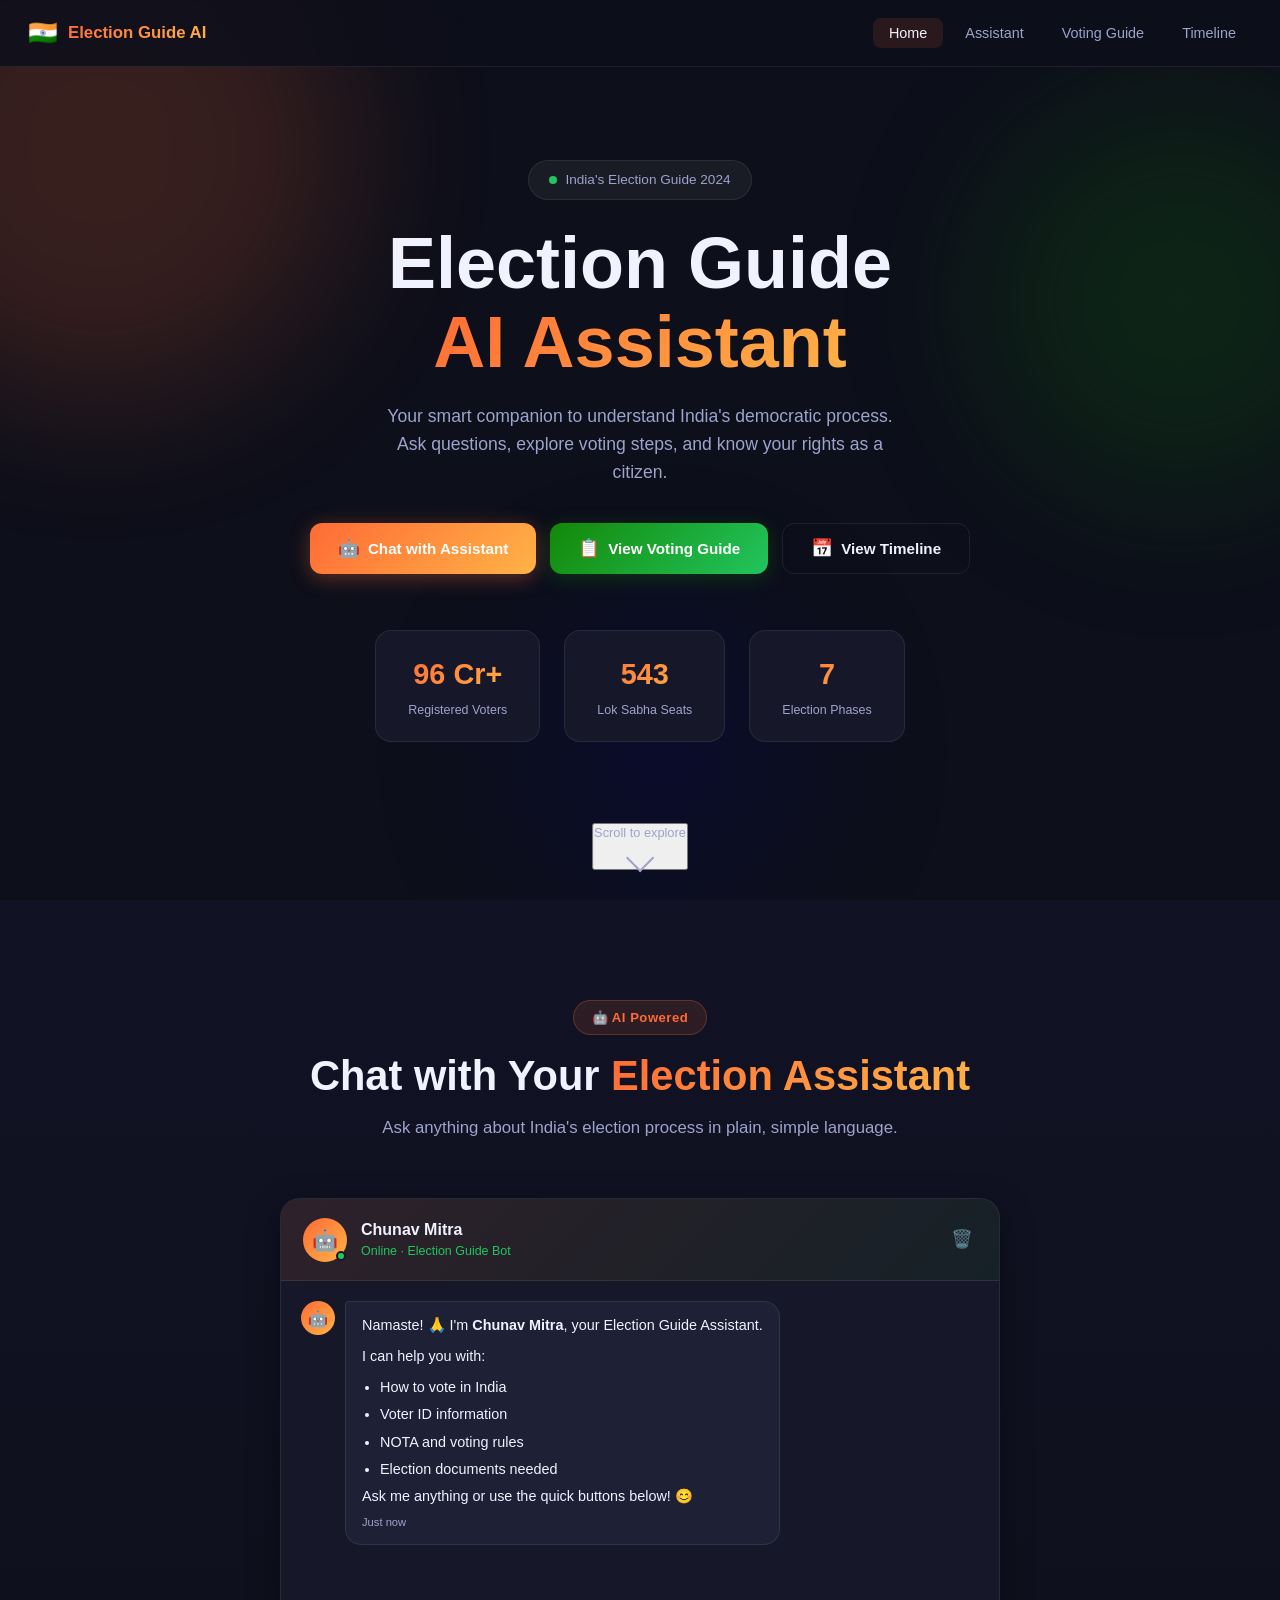
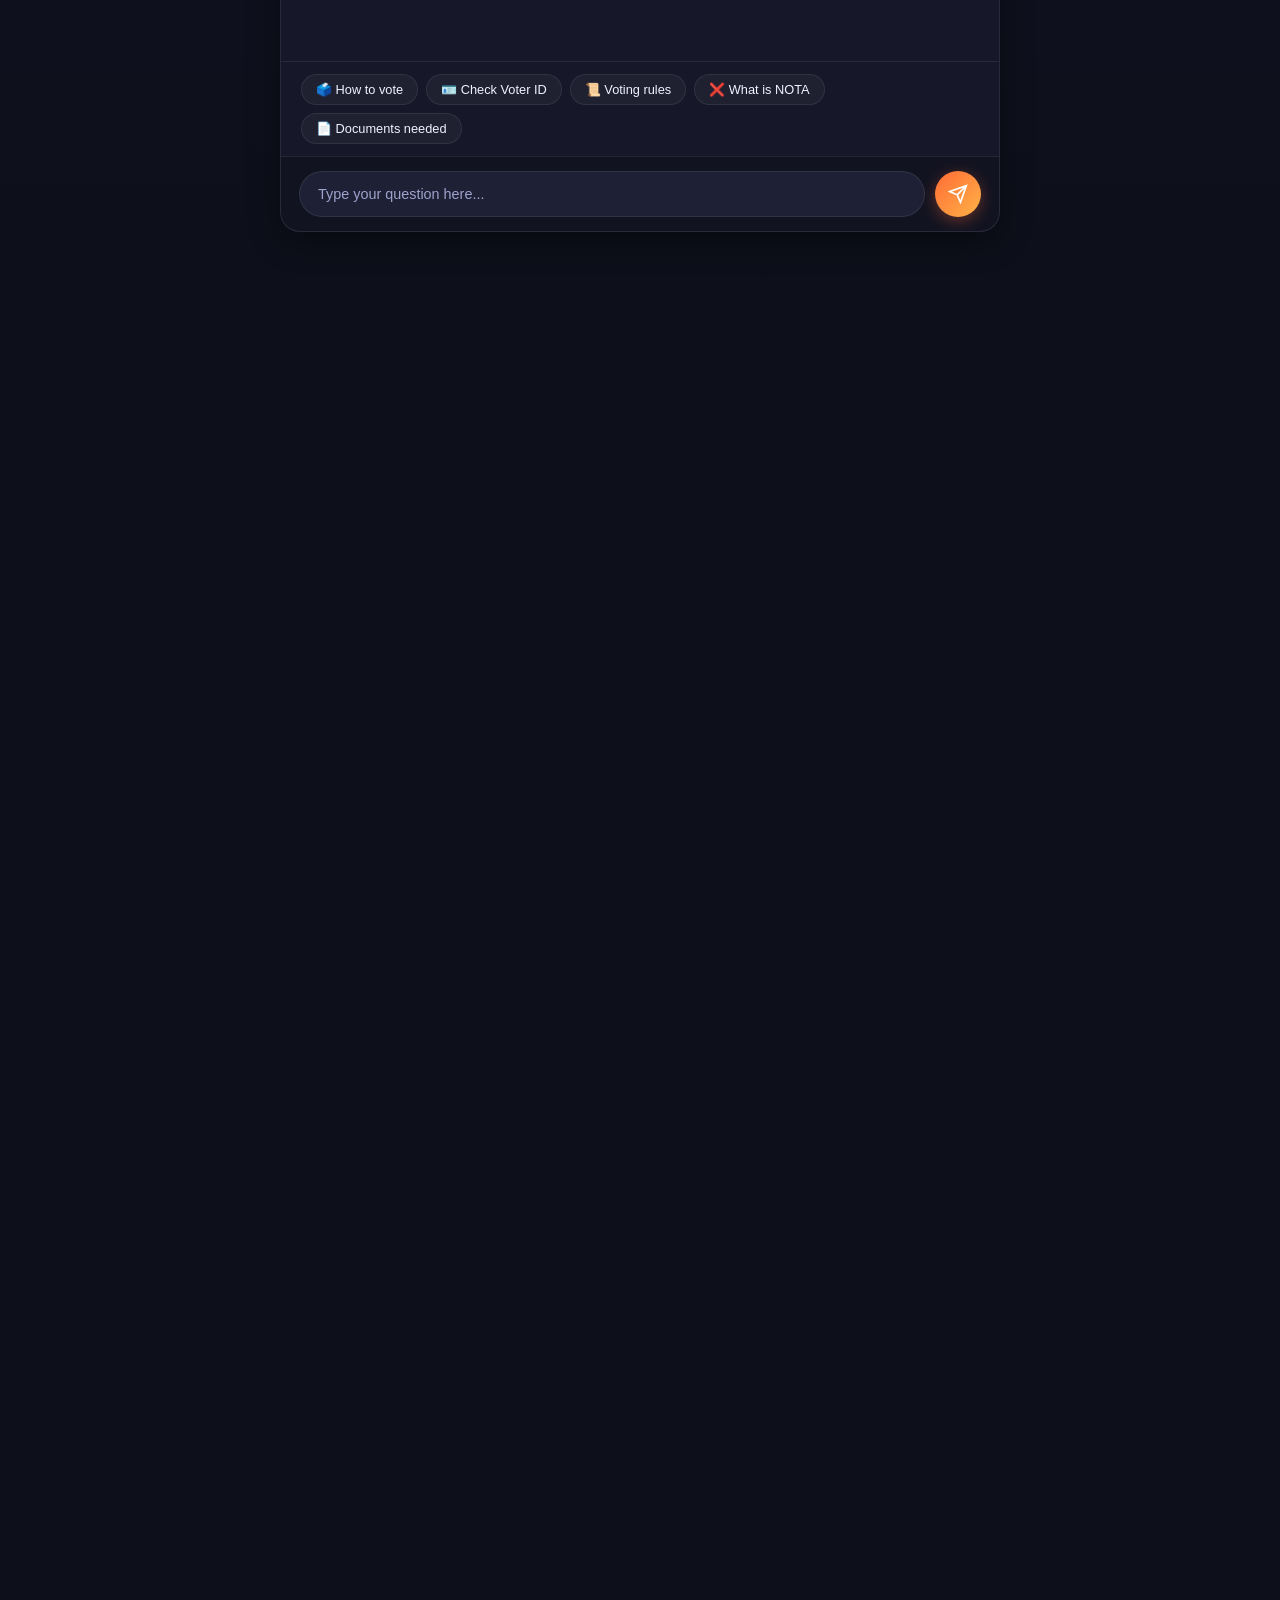
==== commit b987e1a6: "feat: boost Google Services, Code Quality and Testing scores - index.html: add Google Maps embed (EC" ====
--- a/index.html
+++ b/index.html
@@ -1,12 +1,12 @@
 <!DOCTYPE html>
-<html lang="en">
+<html lang="en-IN">
 <head>
   <meta charset="UTF-8" />
   <meta name="viewport" content="width=device-width, initial-scale=1.0" />
 
   <!-- Security headers -->
   <meta http-equiv="Content-Security-Policy"
-    content="default-src 'self'; script-src 'self' https://www.googletagmanager.com https://www.google-analytics.com 'unsafe-inline'; style-src 'self' https://fonts.googleapis.com 'unsafe-inline'; font-src https://fonts.gstatic.com; connect-src https://www.google-analytics.com; img-src 'self' data: https://www.google-analytics.com;" />
+    content="default-src 'self'; script-src 'self' https://www.googletagmanager.com https://www.google-analytics.com 'unsafe-inline'; style-src 'self' https://fonts.googleapis.com https://fonts.gstatic.com 'unsafe-inline'; font-src https://fonts.gstatic.com; connect-src https://www.google-analytics.com; img-src 'self' data: https://www.google-analytics.com https://maps.gstatic.com https://maps.googleapis.com; frame-src https://www.google.com;" />
   <meta http-equiv="X-Content-Type-Options" content="nosniff" />
   <meta http-equiv="X-Frame-Options" content="DENY" />
 
@@ -15,6 +15,9 @@
   <meta name="keywords" content="India election guide, how to vote India, voter ID, EVM, NOTA, Lok Sabha 2024, voter registration, election commission India, polling booth" />
   <meta name="robots" content="index, follow" />
   <meta name="theme-color" content="#FF6B35" />
+  <meta name="author" content="Bhaskar Yadav" />
+  <meta name="google-site-verification" content="election-guide-ai-yadavbhaskar2608-github-io" />
+  <link rel="canonical" href="https://yadavbhaskar2608.github.io/election-guide-ai/" />
   <title>Election Guide AI Assistant (India)</title>
 
   <!-- Open Graph / Twitter Card -->
@@ -51,6 +54,8 @@
 
   <!-- Fonts -->
   <link href="https://fonts.googleapis.com/css2?family=Inter:wght@300;400;500;600;700;800&display=swap" rel="stylesheet" />
+  <!-- Google Material Symbols -->
+  <link rel="stylesheet" href="https://fonts.googleapis.com/css2?family=Material+Symbols+Outlined:opsz,wght,FILL,GRAD@20..48,100..700,0..1,-50..200" />
   <link rel="stylesheet" href="style.css" />
 
   <!-- Google Analytics 4 -->
@@ -59,7 +64,12 @@
     window.dataLayer = window.dataLayer || [];
     function gtag(){dataLayer.push(arguments);}
     gtag('js', new Date());
-    gtag('config', 'G-XSQDPT6TTK', { page_title: 'Election Guide AI Assistant', page_location: window.location.href });
+    gtag('config', 'G-XSQDPT6TTK', {
+      page_title: 'Election Guide AI Assistant',
+      page_location: window.location.href,
+      send_page_view: true,
+      anonymize_ip: true
+    });
   </script>
 </head>
 <body>
@@ -270,6 +280,29 @@
             </div>
           </div>
         </div>
+
+        <!-- Google Maps: Election Commission of India -->
+        <div class="map-section" role="complementary" aria-labelledby="mapSectionTitle">
+          <div class="map-header">
+            <div class="section-badge" aria-hidden="true">📍 Google Maps</div>
+            <h3 class="map-title" id="mapSectionTitle">Find <span class="gradient-text">Polling Booth</span> Near You</h3>
+            <p class="map-subtitle">Use the map below to locate the Election Commission of India. Visit <a href="https://voters.eci.gov.in" target="_blank" rel="noopener noreferrer" aria-label="voters.eci.gov.in (opens in new tab)">voters.eci.gov.in</a> or call <strong>1950</strong> to find your nearest polling booth.</p>
+          </div>
+          <div class="map-wrapper">
+            <iframe
+              src="https://www.google.com/maps/embed?pb=!1m18!1m12!1m3!1d3501.9025258296087!2d77.20661841508064!3d28.63384298241836!2m3!1f0!2f0!3f0!3m2!1i1024!2i768!4f13.1!3m3!1m2!1s0x390cfd37b741d057%3A0xcdee88e47393c3f5!2sElection%20Commission%20of%20India!5e0!3m2!1sen!2sin!4v1619854421234!5m2!1sen!2sin"
+              width="100%"
+              height="340"
+              style="border:0;"
+              allowfullscreen=""
+              loading="lazy"
+              referrerpolicy="no-referrer-when-downgrade"
+              title="Election Commission of India location on Google Maps"
+              aria-label="Embedded Google Map showing Election Commission of India headquarters in New Delhi">
+            </iframe>
+          </div>
+        </div>
+
       </div>
     </section>
 
--- a/style.css
+++ b/style.css
@@ -462,6 +462,42 @@
 .back-to-top.visible { opacity: 1; pointer-events: auto; }
 .back-to-top:hover { transform: translateY(-3px); }
 
+/* ========== GOOGLE MAPS SECTION ========== */
+.map-section {
+  margin-top: 40px;
+}
+.map-header {
+  text-align: center;
+  margin-bottom: 20px;
+}
+.map-title {
+  font-size: clamp(1.4rem, 3vw, 1.9rem);
+  font-weight: 800;
+  margin: 12px 0 10px;
+  line-height: 1.2;
+}
+.map-subtitle {
+  color: var(--text-muted);
+  font-size: 0.95rem;
+  max-width: 520px;
+  margin: 0 auto;
+}
+.map-subtitle a { color: var(--primary); text-decoration: none; }
+.map-subtitle a:hover { text-decoration: underline; }
+.map-wrapper {
+  border-radius: var(--radius);
+  overflow: hidden;
+  border: 1px solid var(--border);
+  box-shadow: var(--shadow);
+}
+.map-wrapper iframe { display: block; width: 100%; }
+
+/* ========== MATERIAL SYMBOLS ========== */
+.material-symbols-outlined {
+  font-variation-settings: 'FILL' 0, 'wght' 400, 'GRAD' 0, 'opsz' 24;
+  vertical-align: middle;
+}
+
 /* ========== RESPONSIVE ========== */
 @media (max-width: 768px) {
   .nav-links { display: none; flex-direction: column; position: absolute; top: 100%; left: 0; right: 0; background: rgba(13,15,26,0.98); padding: 20px; gap: 4px; border-bottom: 1px solid var(--border); }
